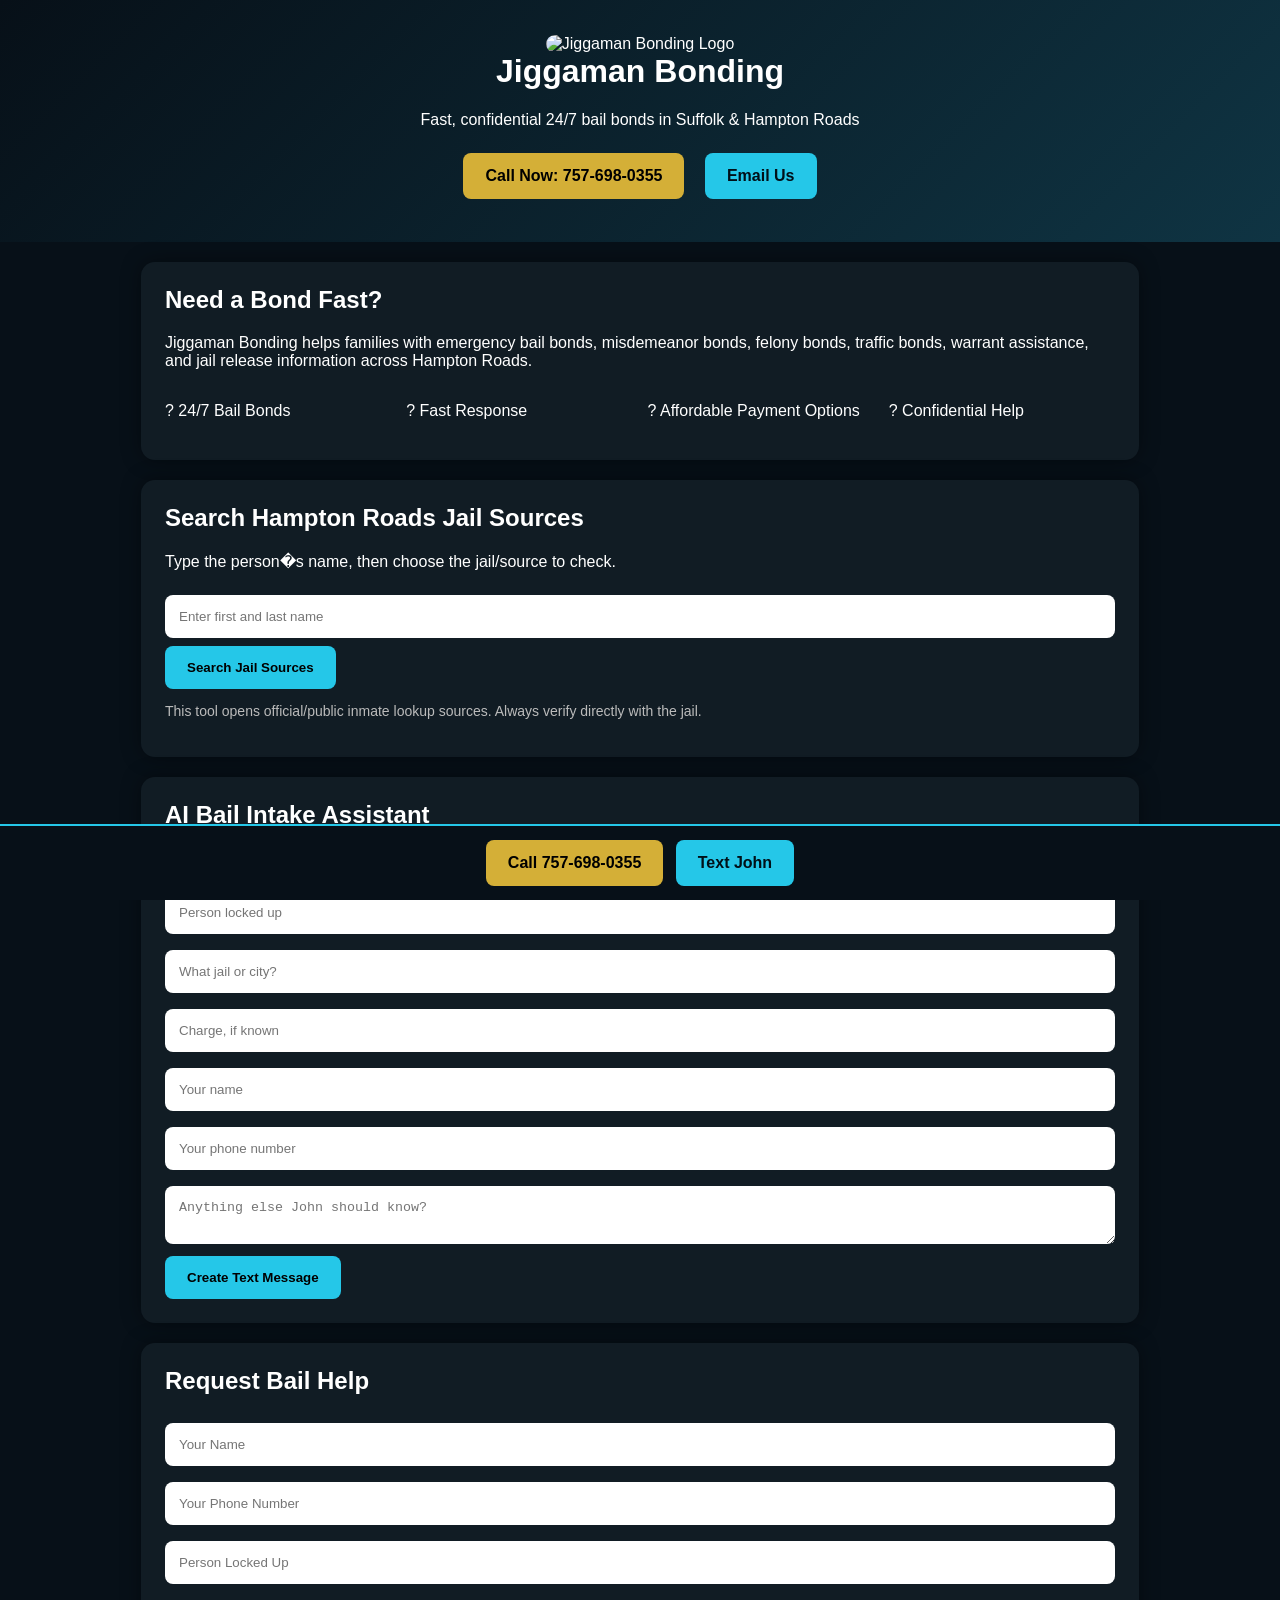
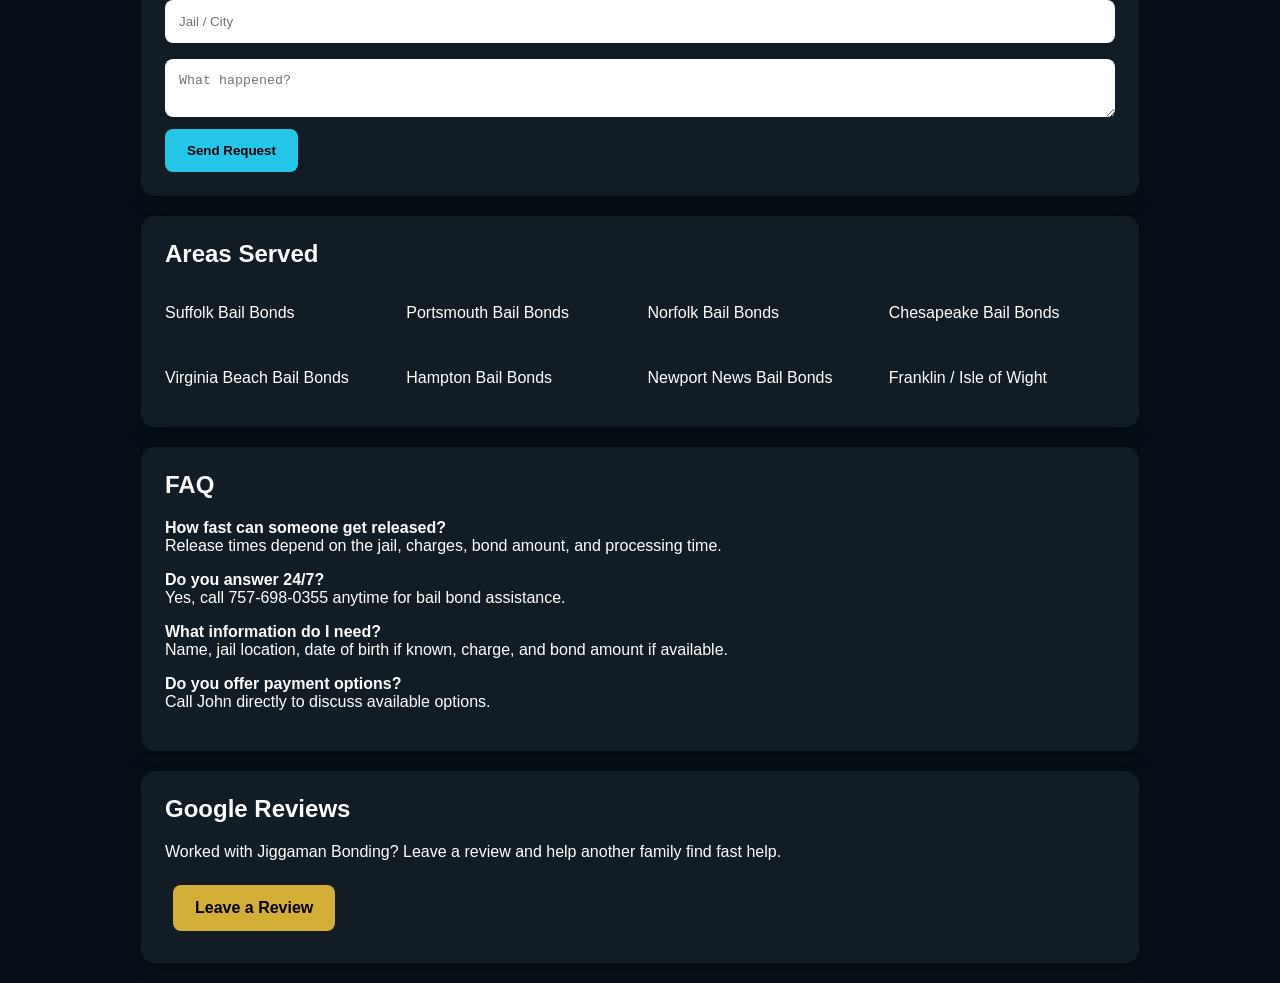
==== index.html @ eb7297e7 "Launch Jiggaman Bonding AI bail bonds website" ====
<!DOCTYPE html>
<html lang="en">
<head>
<meta charset="UTF-8">
<title>Jiggaman Bonding | 24/7 Bail Bonds in Hampton Roads</title>
<meta name="viewport" content="width=device-width, initial-scale=1">
<meta name="description" content="Jiggaman Bonding provides fast 24/7 bail bond services in Suffolk, Portsmouth, Norfolk, Chesapeake, Virginia Beach, Hampton, and Newport News. Call 757-698-0355.">
<style>
body{margin:0;font-family:Arial;background:#071018;color:white}
header{padding:35px 20px;text-align:center;background:linear-gradient(135deg,#071018,#0f3443)}
.logo{max-width:420px;width:100%;border-radius:14px}
.btn{display:inline-block;background:#25c7e8;color:#001018;padding:14px 22px;margin:8px;border-radius:8px;text-decoration:none;font-weight:bold}
.gold{background:#d4af37;color:#000}
.card{background:#111c24;margin:20px auto;padding:24px;border-radius:14px;max-width:950px;box-shadow:0 0 20px #0006}
input,textarea,select{width:100%;padding:14px;margin:8px 0;border-radius:8px;border:0;box-sizing:border-box}
button{background:#25c7e8;border:0;padding:14px 22px;border-radius:8px;font-weight:bold;cursor:pointer}
h1,h2{margin-top:0}
.grid{display:grid;grid-template-columns:repeat(auto-fit,minmax(220px,1fr));gap:15px}
.small{color:#bbb;font-size:14px}
.sticky{position:fixed;bottom:0;left:0;right:0;background:#071018;padding:10px;text-align:center;z-index:999;border-top:2px solid #25c7e8}
.sticky a{margin:4px}
a{color:#25c7e8}
</style>
</head>
<body>

<header>
<img src="logo.jpg" class="logo" alt="Jiggaman Bonding Logo">
<h1>Jiggaman Bonding</h1>
<p>Fast, confidential 24/7 bail bonds in Suffolk & Hampton Roads</p>
<a class="btn gold" href="tel:7576980355">Call Now: 757-698-0355</a>
<a class="btn" href="mailto:jiggamanbonding@gmail.com">Email Us</a>
</header>

<div class="card">
<h2>Need a Bond Fast?</h2>
<p>Jiggaman Bonding helps families with emergency bail bonds, misdemeanor bonds, felony bonds, traffic bonds, warrant assistance, and jail release information across Hampton Roads.</p>
<div class="grid">
<p>? 24/7 Bail Bonds</p>
<p>? Fast Response</p>
<p>? Affordable Payment Options</p>
<p>? Confidential Help</p>
</div>
</div>

<div class="card">
<h2>Search Hampton Roads Jail Sources</h2>
<p>Type the person�s name, then choose the jail/source to check.</p>
<input id="searchName" placeholder="Enter first and last name">
<button onclick="searchJails()">Search Jail Sources</button>
<div id="jailResults"></div>
<p class="small">This tool opens official/public inmate lookup sources. Always verify directly with the jail.</p>
</div>

<div class="card">
<h2>AI Bail Intake Assistant</h2>
<p>Answer a few quick questions before calling so John knows how to help faster.</p>
<input id="defendant" placeholder="Person locked up">
<input id="jail" placeholder="What jail or city?">
<input id="charge" placeholder="Charge, if known">
<input id="caller" placeholder="Your name">
<input id="phone" placeholder="Your phone number">
<textarea id="notes" placeholder="Anything else John should know?"></textarea>
<button onclick="buildText()">Create Text Message</button>
<div id="textOutput"></div>
</div>

<div class="card">
<h2>Request Bail Help</h2>
<form action="mailto:jiggamanbonding@gmail.com" method="POST" enctype="text/plain">
<input name="Name" placeholder="Your Name" required>
<input name="Phone" placeholder="Your Phone Number" required>
<input name="Person Locked Up" placeholder="Person Locked Up">
<input name="Jail or City" placeholder="Jail / City">
<textarea name="Message" placeholder="What happened?"></textarea>
<button type="submit">Send Request</button>
</form>
</div>

<div class="card">
<h2>Areas Served</h2>
<div class="grid">
<p>Suffolk Bail Bonds</p>
<p>Portsmouth Bail Bonds</p>
<p>Norfolk Bail Bonds</p>
<p>Chesapeake Bail Bonds</p>
<p>Virginia Beach Bail Bonds</p>
<p>Hampton Bail Bonds</p>
<p>Newport News Bail Bonds</p>
<p>Franklin / Isle of Wight</p>
</div>
</div>

<div class="card">
<h2>FAQ</h2>
<p><b>How fast can someone get released?</b><br>Release times depend on the jail, charges, bond amount, and processing time.</p>
<p><b>Do you answer 24/7?</b><br>Yes, call 757-698-0355 anytime for bail bond assistance.</p>
<p><b>What information do I need?</b><br>Name, jail location, date of birth if known, charge, and bond amount if available.</p>
<p><b>Do you offer payment options?</b><br>Call John directly to discuss available options.</p>
</div>

<div class="card">
<h2>Google Reviews</h2>
<p>Worked with Jiggaman Bonding? Leave a review and help another family find fast help.</p>
<a class="btn gold" href="#">Leave a Review</a>
</div>

<script>
function searchJails(){
let n=document.getElementById('searchName').value.trim();
if(!n){alert('Enter a name first');return;}
let sources=[
['Western Tidewater Regional Jail','https://wtrj.org/inmate-lookup/'],
['Virginia DOC Locator','https://vadoc.virginia.gov/general-public/inmate-and-supervisee-locator/'],
['VINE Virginia','https://vinelink.vineapps.com/state/VA'],
['Virginia Peninsula Regional Jail','https://www.vprj.net/'],
['Norfolk Sheriff','https://www.norfolk-sheriff.com/'],
['Chesapeake Sheriff','https://chesapeakesheriff.com/'],
['Portsmouth Sheriff','https://www.portsmouthva.gov/331/Sheriffs-Office']
];
document.getElementById('jailResults').innerHTML=sources.map(s=>`<p><a class="btn" target="_blank" href="${s[1]}">${s[0]}</a></p>`).join('');
}

function buildText(){
let msg=`Need bail help.%0A%0APerson locked up: ${defendant.value}%0AJail/City: ${jail.value}%0ACharge: ${charge.value}%0ACaller: ${caller.value}%0APhone: ${phone.value}%0ANotes: ${notes.value}`;
document.getElementById('textOutput').innerHTML=`<p><b>Text John now:</b></p><a class="btn gold" href="sms:7576980355?body=${msg}">Send Text to John</a>`;
}
</script>

<div class="sticky">
<a class="btn gold" href="tel:7576980355">Call 757-698-0355</a>
<a class="btn" href="sms:7576980355">Text John</a>
</div>

</body>
</html>
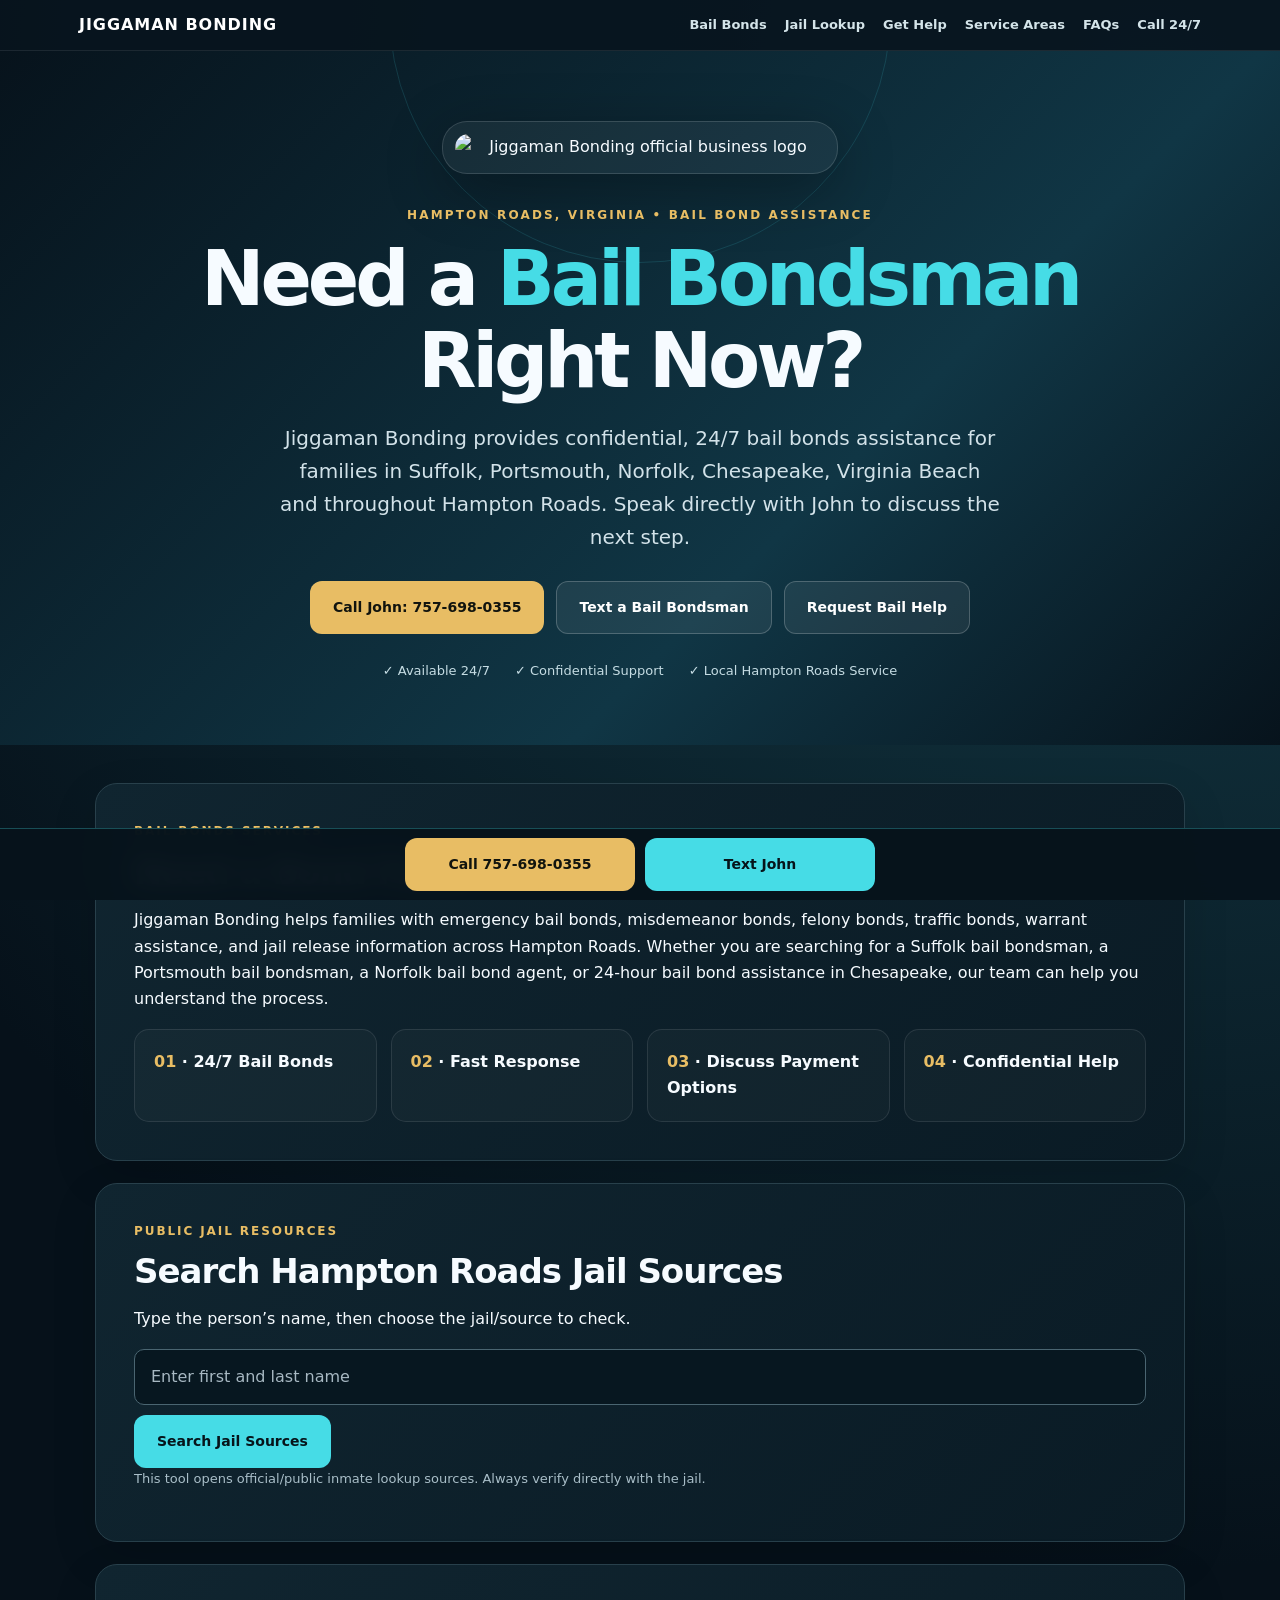
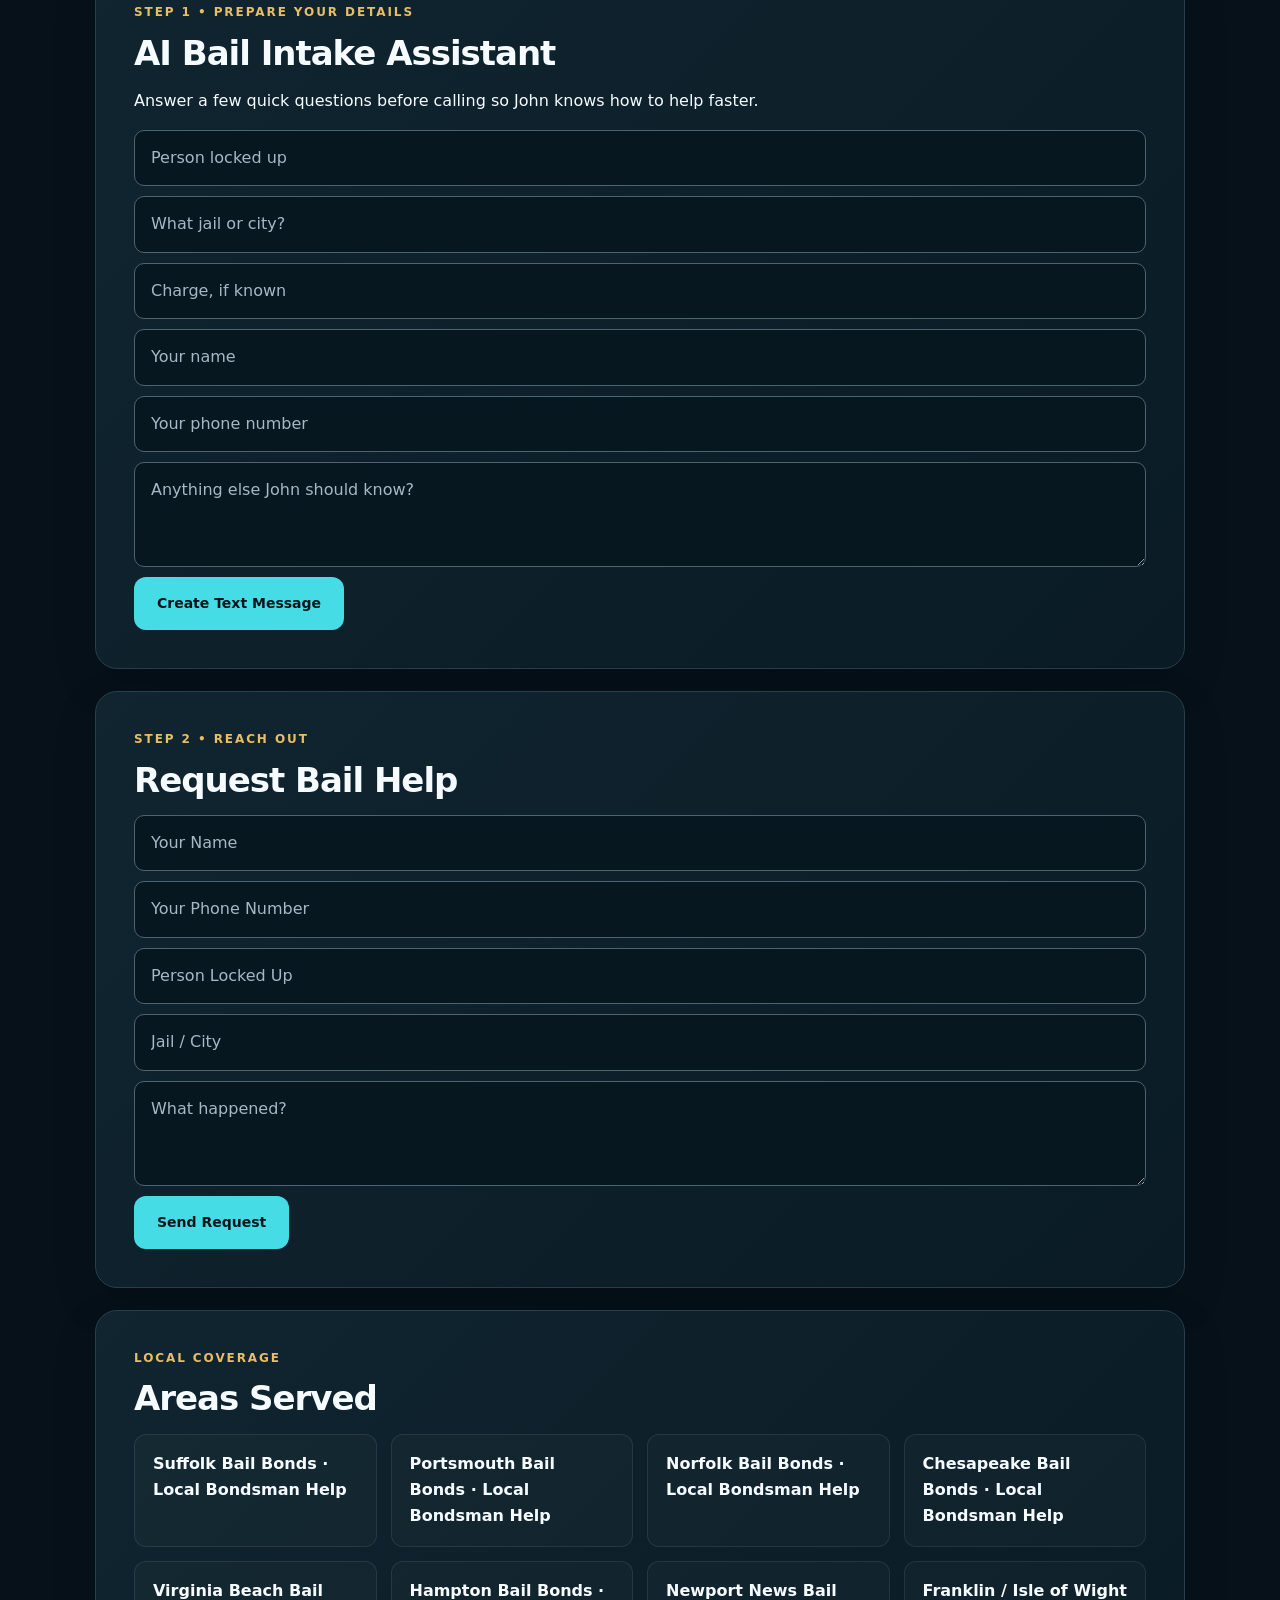
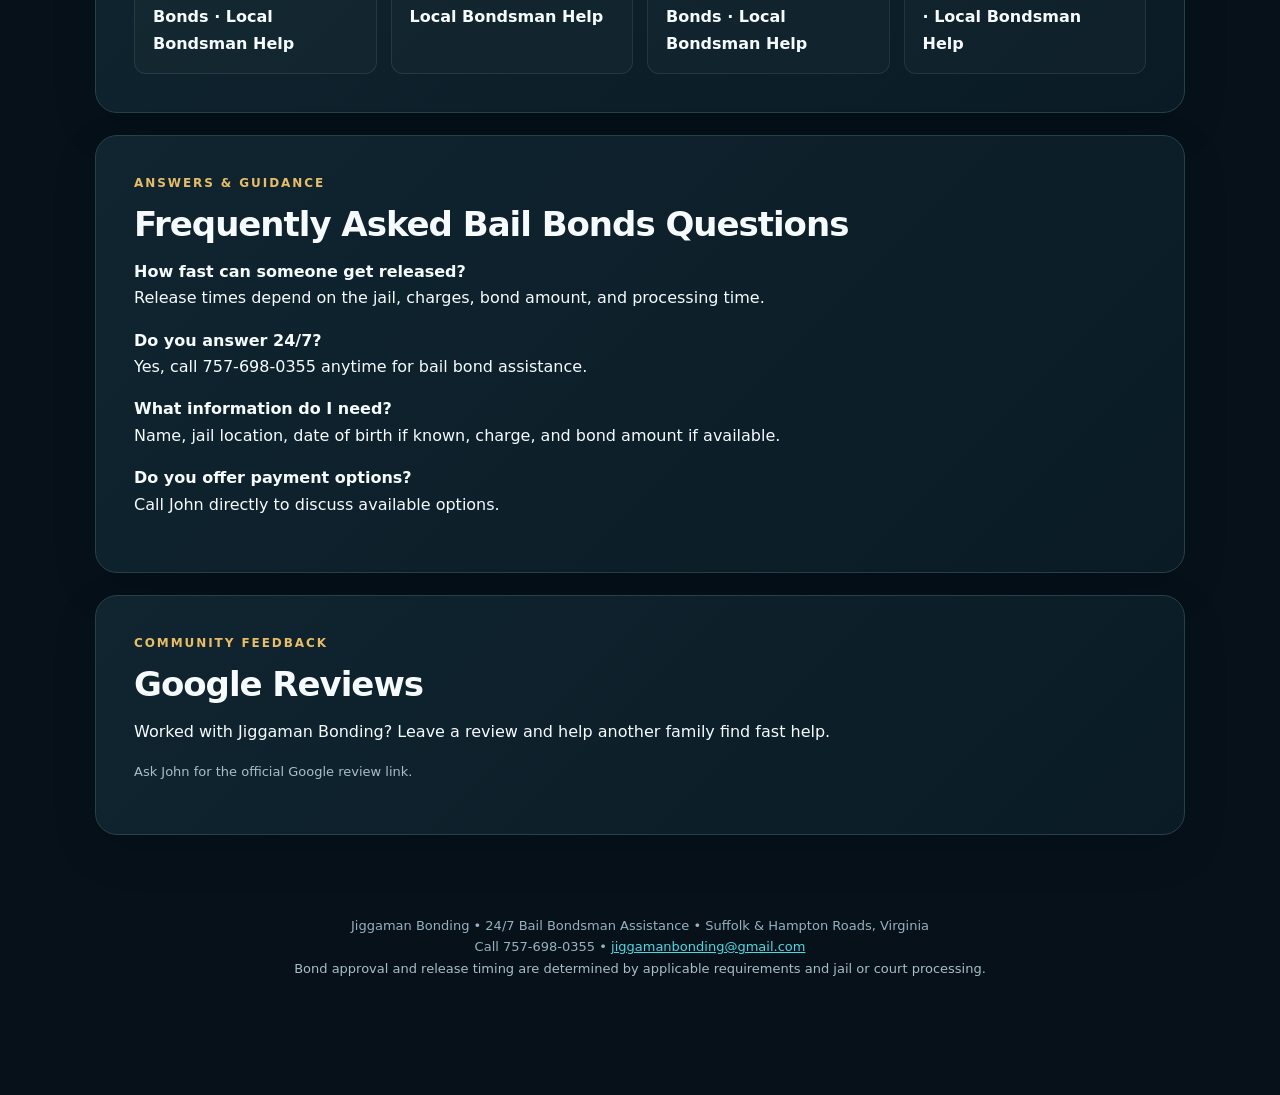
==== commit 8168168e: "Modernize Jiggaman Bonding landing page, local SEO and mobile experience" ====
--- a/index.html
+++ b/index.html
@@ -1,59 +1,67 @@
 <!DOCTYPE html>
 <html lang="en">
 <head>
+<!-- Google Tag Manager -->
+<script>
+(function(w,d,s,l,i){w[l]=w[l]||[];w[l].push({'gtm.start':
+new Date().getTime(),event:'gtm.js'});var f=d.getElementsByTagName(s)[0],
+j=d.createElement(s),dl=l!='dataLayer'?'&l='+l:'';j.async=true;j.src=
+'https://www.googletagmanager.com/gtm.js?id='+i+dl;f.parentNode.insertBefore(j,f);
+})(window,document,'script','dataLayer','GTM-T6KTLFGG');
+</script>
+<!-- End Google Tag Manager -->
 <meta charset="UTF-8">
-<title>Jiggaman Bonding | 24/7 Bail Bonds in Hampton Roads</title>
+<title>Jiggaman Bonding | 24/7 Bail Bondsman & Bail Bonds in Hampton Roads, VA</title>
 <meta name="viewport" content="width=device-width, initial-scale=1">
-<meta name="description" content="Jiggaman Bonding provides fast 24/7 bail bond services in Suffolk, Portsmouth, Norfolk, Chesapeake, Virginia Beach, Hampton, and Newport News. Call 757-698-0355.">
+<meta name="description" content="Need a 24/7 bail bondsman in Hampton Roads, Virginia? Contact Jiggaman Bonding for confidential bail bond assistance in Suffolk, Portsmouth, Norfolk, Chesapeake, Virginia Beach, Hampton, Newport News and nearby communities. Call 757-698-0355.">
+<meta name="theme-color" content="#07131c">
+<meta property="og:type" content="website">
+<meta property="og:title" content="Jiggaman Bonding | Hampton Roads 24/7 Bail Bondsman">
+<meta property="og:description" content="Confidential 24/7 bail bonds assistance in Suffolk, Portsmouth, Norfolk, Chesapeake and Hampton Roads. Call 757-698-0355.">
+<meta property="og:image" content="logo.jpg">
+<script type="application/ld+json">{"@context":"https://schema.org","@type":"LocalBusiness","name":"Jiggaman Bonding","description":"24/7 bail bonds and bondsman assistance in Hampton Roads, Virginia.","telephone":"+1-757-698-0355","email":"jiggamanbonding@gmail.com","areaServed":[{"@type":"City","name":"Suffolk, VA"},{"@type":"City","name":"Portsmouth, VA"},{"@type":"City","name":"Norfolk, VA"},{"@type":"City","name":"Chesapeake, VA"},{"@type":"City","name":"Virginia Beach, VA"},{"@type":"City","name":"Hampton, VA"},{"@type":"City","name":"Newport News, VA"}]}</script>
 <style>
-body{margin:0;font-family:Arial;background:#071018;color:white}
-header{padding:35px 20px;text-align:center;background:linear-gradient(135deg,#071018,#0f3443)}
-.logo{max-width:420px;width:100%;border-radius:14px}
-.btn{display:inline-block;background:#25c7e8;color:#001018;padding:14px 22px;margin:8px;border-radius:8px;text-decoration:none;font-weight:bold}
-.gold{background:#d4af37;color:#000}
-.card{background:#111c24;margin:20px auto;padding:24px;border-radius:14px;max-width:950px;box-shadow:0 0 20px #0006}
-input,textarea,select{width:100%;padding:14px;margin:8px 0;border-radius:8px;border:0;box-sizing:border-box}
-button{background:#25c7e8;border:0;padding:14px 22px;border-radius:8px;font-weight:bold;cursor:pointer}
-h1,h2{margin-top:0}
-.grid{display:grid;grid-template-columns:repeat(auto-fit,minmax(220px,1fr));gap:15px}
-.small{color:#bbb;font-size:14px}
-.sticky{position:fixed;bottom:0;left:0;right:0;background:#071018;padding:10px;text-align:center;z-index:999;border-top:2px solid #25c7e8}
-.sticky a{margin:4px}
-a{color:#25c7e8}
+:root{color-scheme:dark;--bg:#06111a;--surface:#0d202b;--stroke:#28404b;--teal:#46dce6;--gold:#e8bd64;--muted:#a9bec8}
+*{box-sizing:border-box}html{scroll-behavior:smooth}body{margin:0;font-family:Inter,ui-sans-serif,system-ui,-apple-system,Segoe UI,sans-serif;background:radial-gradient(circle at 90% 2%,#153f4b 0,transparent 34%),var(--bg);color:#f6fbff;line-height:1.65;padding-bottom:86px}
+a{color:var(--teal)}a:focus-visible,button:focus-visible,input:focus-visible,textarea:focus-visible{outline:3px solid var(--gold);outline-offset:3px}
+.site-nav{position:relative;z-index:5;background:#07131de8;border-bottom:1px solid #ffffff16}.nav-inner{max-width:1170px;margin:auto;padding:12px 24px;display:flex;align-items:center;justify-content:space-between;gap:18px;flex-wrap:wrap}.wordmark{font-weight:900;letter-spacing:.06em;color:white;text-decoration:none}.nav-links{display:flex;gap:18px;flex-wrap:wrap;align-items:center;font-size:13px;font-weight:750}.nav-links a{text-decoration:none;color:#d4e4e9}.nav-links a:hover{color:var(--teal)}
+header{padding:70px 24px 64px;text-align:center;position:relative;overflow:hidden;background:linear-gradient(135deg,#07131c,#103645 64%,#07131c)}header:before{content:"";position:absolute;width:500px;height:500px;border:1px solid #46dce625;border-radius:50%;top:-290px;left:50%;transform:translateX(-50%);pointer-events:none}.hero-inner{max-width:1010px;margin:auto;position:relative}.logo-frame{display:inline-flex;align-items:center;justify-content:center;padding:12px;margin-bottom:20px;background:#ffffff0d;border:1px solid #ffffff24;border-radius:25px;box-shadow:0 15px 60px #0005}.logo{display:block;width:min(370px,76vw);max-height:225px;object-fit:contain;border-radius:14px}.eyebrow{color:var(--gold);font-weight:850;text-transform:uppercase;letter-spacing:.18em;font-size:12px;margin:12px 0}.hero-title{font-size:clamp(38px,7vw,76px);line-height:1.08;letter-spacing:-.055em;margin:12px auto 20px;max-width:900px}.hero-title span{color:var(--teal)}.hero-copy{font-size:clamp(16px,2.2vw,20px);max-width:720px;margin:0 auto 27px;color:#d2e2e9}.hero-actions{display:flex;justify-content:center;flex-wrap:wrap;gap:12px}.hero-meta{display:flex;justify-content:center;flex-wrap:wrap;gap:12px 25px;color:#c5dce3;font-size:13px;margin-top:26px}
+.btn,button{display:inline-flex;align-items:center;justify-content:center;gap:8px;background:var(--teal);color:#06141a;border:1px solid transparent;padding:14px 22px;border-radius:12px;text-decoration:none;font:inherit;font-size:14px;font-weight:850;cursor:pointer;transition:transform .2s,box-shadow .2s,background .2s}.btn:hover,button:hover{transform:translateY(-2px);box-shadow:0 10px 24px #0004}.btn.gold,.gold{background:var(--gold);color:#11140e}.btn.secondary{background:#ffffff12;color:white;border-color:#ffffff35}
+main{max-width:1130px;margin:0 auto;padding:38px 20px}.card{background:linear-gradient(135deg,#102530,#0a1b25);border:1px solid var(--stroke);padding:clamp(23px,4vw,38px);margin:0 0 22px;border-radius:22px;box-shadow:0 16px 45px #0002}h1,h2,h3{line-height:1.18;letter-spacing:-.03em}h2{font-size:clamp(24px,3vw,34px);margin:0 0 15px}h3{margin:0 0 8px}p{margin-top:0}.lead{font-size:17px;color:#bcd1db;max-width:850px}.grid{display:grid;grid-template-columns:repeat(auto-fit,minmax(min(100%,205px),1fr));gap:14px}.feature{padding:19px;border:1px solid #ffffff19;border-radius:15px;background:#ffffff07;font-weight:700}.feature strong{color:var(--gold)}.area{padding:16px 18px;border:1px solid #ffffff16;border-radius:12px;background:#ffffff06;font-weight:700}.small{color:var(--muted);font-size:13px}.step-label{font-size:12px;font-weight:900;text-transform:uppercase;letter-spacing:.16em;color:var(--gold);margin-bottom:10px}
+input,textarea,select{display:block;width:100%;padding:14px 16px;margin:10px 0;border-radius:10px;border:1px solid #4a6571;box-sizing:border-box;background:#071720;color:#fff;font:inherit}input::placeholder,textarea::placeholder{color:#a7b8c2}textarea{min-height:105px;resize:vertical}.input-row{display:grid;grid-template-columns:repeat(auto-fit,minmax(min(100%,230px),1fr));gap:0 14px}.faq-item{padding:16px 0;border-bottom:1px solid #ffffff16}.faq-item:last-child{border:0}.faq-item p{margin:7px 0 0;color:#bcd1db}
+.sticky{position:fixed;bottom:0;left:0;right:0;background:#07131cf5;padding:9px 14px;text-align:center;z-index:999;border-top:1px solid #46dce64b;backdrop-filter:blur(12px);display:flex;justify-content:center;gap:10px}.sticky .btn{margin:0;flex:0 1 230px}.footer{text-align:center;color:#97b2be;padding:20px 22px 30px;font-size:13px}
+@media(max-width:600px){.nav-inner{justify-content:center}.nav-links{justify-content:center;gap:10px 15px}.nav-links a{font-size:12px}header{padding:38px 18px 42px}.hero-title{font-size:clamp(35px,10vw,52px)}.hero-actions .btn{width:100%}.hero-meta{gap:6px 14px}.card{border-radius:17px}main{padding:18px 12px}.sticky .btn{padding:12px 10px;font-size:12px}}
+@media(prefers-reduced-motion:reduce){html{scroll-behavior:auto}.btn,button{transition:none}}
 </style>
 </head>
 <body>
+<!-- Google Tag Manager (noscript) -->
+<noscript><iframe src="https://www.googletagmanager.com/ns.html?id=GTM-T6KTLFGG"
+height="0" width="0" style="display:none;visibility:hidden"></iframe></noscript>
+<!-- End Google Tag Manager (noscript) -->
 
-<header>
-<img src="logo.jpg" class="logo" alt="Jiggaman Bonding Logo">
-<h1>Jiggaman Bonding</h1>
-<p>Fast, confidential 24/7 bail bonds in Suffolk & Hampton Roads</p>
-<a class="btn gold" href="tel:7576980355">Call Now: 757-698-0355</a>
-<a class="btn" href="mailto:jiggamanbonding@gmail.com">Email Us</a>
-</header>
+<nav class="site-nav" aria-label="Main navigation"><div class="nav-inner"><a class="wordmark" href="#top">JIGGAMAN BONDING</a><div class="nav-links"><a href="#services">Bail Bonds</a><a href="#lookup">Jail Lookup</a><a href="#intake">Get Help</a><a href="#areas">Service Areas</a><a href="#faq">FAQs</a><a href="tel:7576980355">Call 24/7</a></div></div></nav>
+<header id="top"><div class="hero-inner"><div class="logo-frame"><img src="logo.jpg" class="logo" alt="Jiggaman Bonding official business logo"></div><p class="eyebrow">Hampton Roads, Virginia • Bail Bond Assistance</p><h1 class="hero-title">Need a <span>Bail Bondsman</span> Right Now?</h1><p class="hero-copy">Jiggaman Bonding provides confidential, 24/7 bail bonds assistance for families in Suffolk, Portsmouth, Norfolk, Chesapeake, Virginia Beach and throughout Hampton Roads. Speak directly with John to discuss the next step.</p><div class="hero-actions"><a class="btn gold" href="tel:7576980355">Call John: 757-698-0355</a><a class="btn secondary" href="sms:7576980355">Text a Bail Bondsman</a><a class="btn secondary" href="#intake">Request Bail Help</a></div><div class="hero-meta"><span>✓ Available 24/7</span><span>✓ Confidential Support</span><span>✓ Local Hampton Roads Service</span></div></div></header><main>
 
-<div class="card">
-<h2>Need a Bond Fast?</h2>
-<p>Jiggaman Bonding helps families with emergency bail bonds, misdemeanor bonds, felony bonds, traffic bonds, warrant assistance, and jail release information across Hampton Roads.</p>
+<section class="card" id="services"><p class="step-label">Bail Bonds Services</p><h2>Need a Bond Fast?</h2>
+<p>Jiggaman Bonding helps families with emergency bail bonds, misdemeanor bonds, felony bonds, traffic bonds, warrant assistance, and jail release information across Hampton Roads. Whether you are searching for a Suffolk bail bondsman, a Portsmouth bail bondsman, a Norfolk bail bond agent, or 24-hour bail bond assistance in Chesapeake, our team can help you understand the process.</p>
 <div class="grid">
-<p>? 24/7 Bail Bonds</p>
-<p>? Fast Response</p>
-<p>? Affordable Payment Options</p>
-<p>? Confidential Help</p>
+<div class="feature"><strong>01</strong> · 24/7 Bail Bonds</div>
+<div class="feature"><strong>02</strong> · Fast Response</div>
+<div class="feature"><strong>03</strong> · Discuss Payment Options</div>
+<div class="feature"><strong>04</strong> · Confidential Help</div>
 </div>
-</div>
+</section>
 
-<div class="card">
-<h2>Search Hampton Roads Jail Sources</h2>
-<p>Type the person�s name, then choose the jail/source to check.</p>
+<section class="card" id="lookup"><p class="step-label">Public Jail Resources</p><h2>Search Hampton Roads Jail Sources</h2>
+<p>Type the person’s name, then choose the jail/source to check.</p>
 <input id="searchName" placeholder="Enter first and last name">
 <button onclick="searchJails()">Search Jail Sources</button>
 <div id="jailResults"></div>
 <p class="small">This tool opens official/public inmate lookup sources. Always verify directly with the jail.</p>
-</div>
+</section>
 
-<div class="card">
-<h2>AI Bail Intake Assistant</h2>
+<section class="card" id="intake"><p class="step-label">Step 1 • Prepare Your Details</p><h2>AI Bail Intake Assistant</h2>
 <p>Answer a few quick questions before calling so John knows how to help faster.</p>
 <input id="defendant" placeholder="Person locked up">
 <input id="jail" placeholder="What jail or city?">
@@ -63,10 +71,9 @@
 <textarea id="notes" placeholder="Anything else John should know?"></textarea>
 <button onclick="buildText()">Create Text Message</button>
 <div id="textOutput"></div>
-</div>
+</section>
 
-<div class="card">
-<h2>Request Bail Help</h2>
+<section class="card" id="contact"><p class="step-label">Step 2 • Reach Out</p><h2>Request Bail Help</h2>
 <form action="mailto:jiggamanbonding@gmail.com" method="POST" enctype="text/plain">
 <input name="Name" placeholder="Your Name" required>
 <input name="Phone" placeholder="Your Phone Number" required>
@@ -75,35 +82,32 @@
 <textarea name="Message" placeholder="What happened?"></textarea>
 <button type="submit">Send Request</button>
 </form>
+</section>
+
+<section class="card" id="areas"><p class="step-label">Local Coverage</p><h2>Areas Served</h2>
+<div class="grid">
+<div class="area">Suffolk Bail Bonds · Local Bondsman Help</div>
+<div class="area">Portsmouth Bail Bonds · Local Bondsman Help</div>
+<div class="area">Norfolk Bail Bonds · Local Bondsman Help</div>
+<div class="area">Chesapeake Bail Bonds · Local Bondsman Help</div>
+<div class="area">Virginia Beach Bail Bonds · Local Bondsman Help</div>
+<div class="area">Hampton Bail Bonds · Local Bondsman Help</div>
+<div class="area">Newport News Bail Bonds · Local Bondsman Help</div>
+<div class="area">Franklin / Isle of Wight · Local Bondsman Help</div>
 </div>
+</section>
 
-<div class="card">
-<h2>Areas Served</h2>
-<div class="grid">
-<p>Suffolk Bail Bonds</p>
-<p>Portsmouth Bail Bonds</p>
-<p>Norfolk Bail Bonds</p>
-<p>Chesapeake Bail Bonds</p>
-<p>Virginia Beach Bail Bonds</p>
-<p>Hampton Bail Bonds</p>
-<p>Newport News Bail Bonds</p>
-<p>Franklin / Isle of Wight</p>
-</div>
-</div>
-
-<div class="card">
-<h2>FAQ</h2>
+<section class="card" id="faq"><p class="step-label">Answers & Guidance</p><h2>Frequently Asked Bail Bonds Questions</h2>
 <p><b>How fast can someone get released?</b><br>Release times depend on the jail, charges, bond amount, and processing time.</p>
 <p><b>Do you answer 24/7?</b><br>Yes, call 757-698-0355 anytime for bail bond assistance.</p>
 <p><b>What information do I need?</b><br>Name, jail location, date of birth if known, charge, and bond amount if available.</p>
 <p><b>Do you offer payment options?</b><br>Call John directly to discuss available options.</p>
-</div>
+</section>
 
-<div class="card">
-<h2>Google Reviews</h2>
+<section class="card" id="reviews"><p class="step-label">Community Feedback</p><h2>Google Reviews</h2>
 <p>Worked with Jiggaman Bonding? Leave a review and help another family find fast help.</p>
-<a class="btn gold" href="#">Leave a Review</a>
-</div>
+<p class="small">Ask John for the official Google review link.</p>
+</section>
 
 <script>
 function searchJails(){
@@ -122,15 +126,16 @@
 }
 
 function buildText(){
-let msg=`Need bail help.%0A%0APerson locked up: ${defendant.value}%0AJail/City: ${jail.value}%0ACharge: ${charge.value}%0ACaller: ${caller.value}%0APhone: ${phone.value}%0ANotes: ${notes.value}`;
-document.getElementById('textOutput').innerHTML=`<p><b>Text John now:</b></p><a class="btn gold" href="sms:7576980355?body=${msg}">Send Text to John</a>`;
+let msg=`Need bail help.\n\nPerson locked up: ${defendant.value}\nJail/City: ${jail.value}\nCharge: ${charge.value}\nCaller: ${caller.value}\nPhone: ${phone.value}\nNotes: ${notes.value}`;
+document.getElementById('textOutput').innerHTML=`<p><b>Text John now:</b></p><a class="btn gold" href="sms:7576980355?body=${encodeURIComponent(msg)}">Send Text to John</a>`;
 }
 </script>
 
-<div class="sticky">
+</main><footer class="footer">Jiggaman Bonding • 24/7 Bail Bondsman Assistance • Suffolk & Hampton Roads, Virginia<br>Call 757-698-0355 • <a href="mailto:jiggamanbonding@gmail.com">jiggamanbonding@gmail.com</a><br><span class="small">Bond approval and release timing are determined by applicable requirements and jail or court processing.</span></footer><div class="sticky">
 <a class="btn gold" href="tel:7576980355">Call 757-698-0355</a>
 <a class="btn" href="sms:7576980355">Text John</a>
 </div>
 
 </body>
 </html>
+
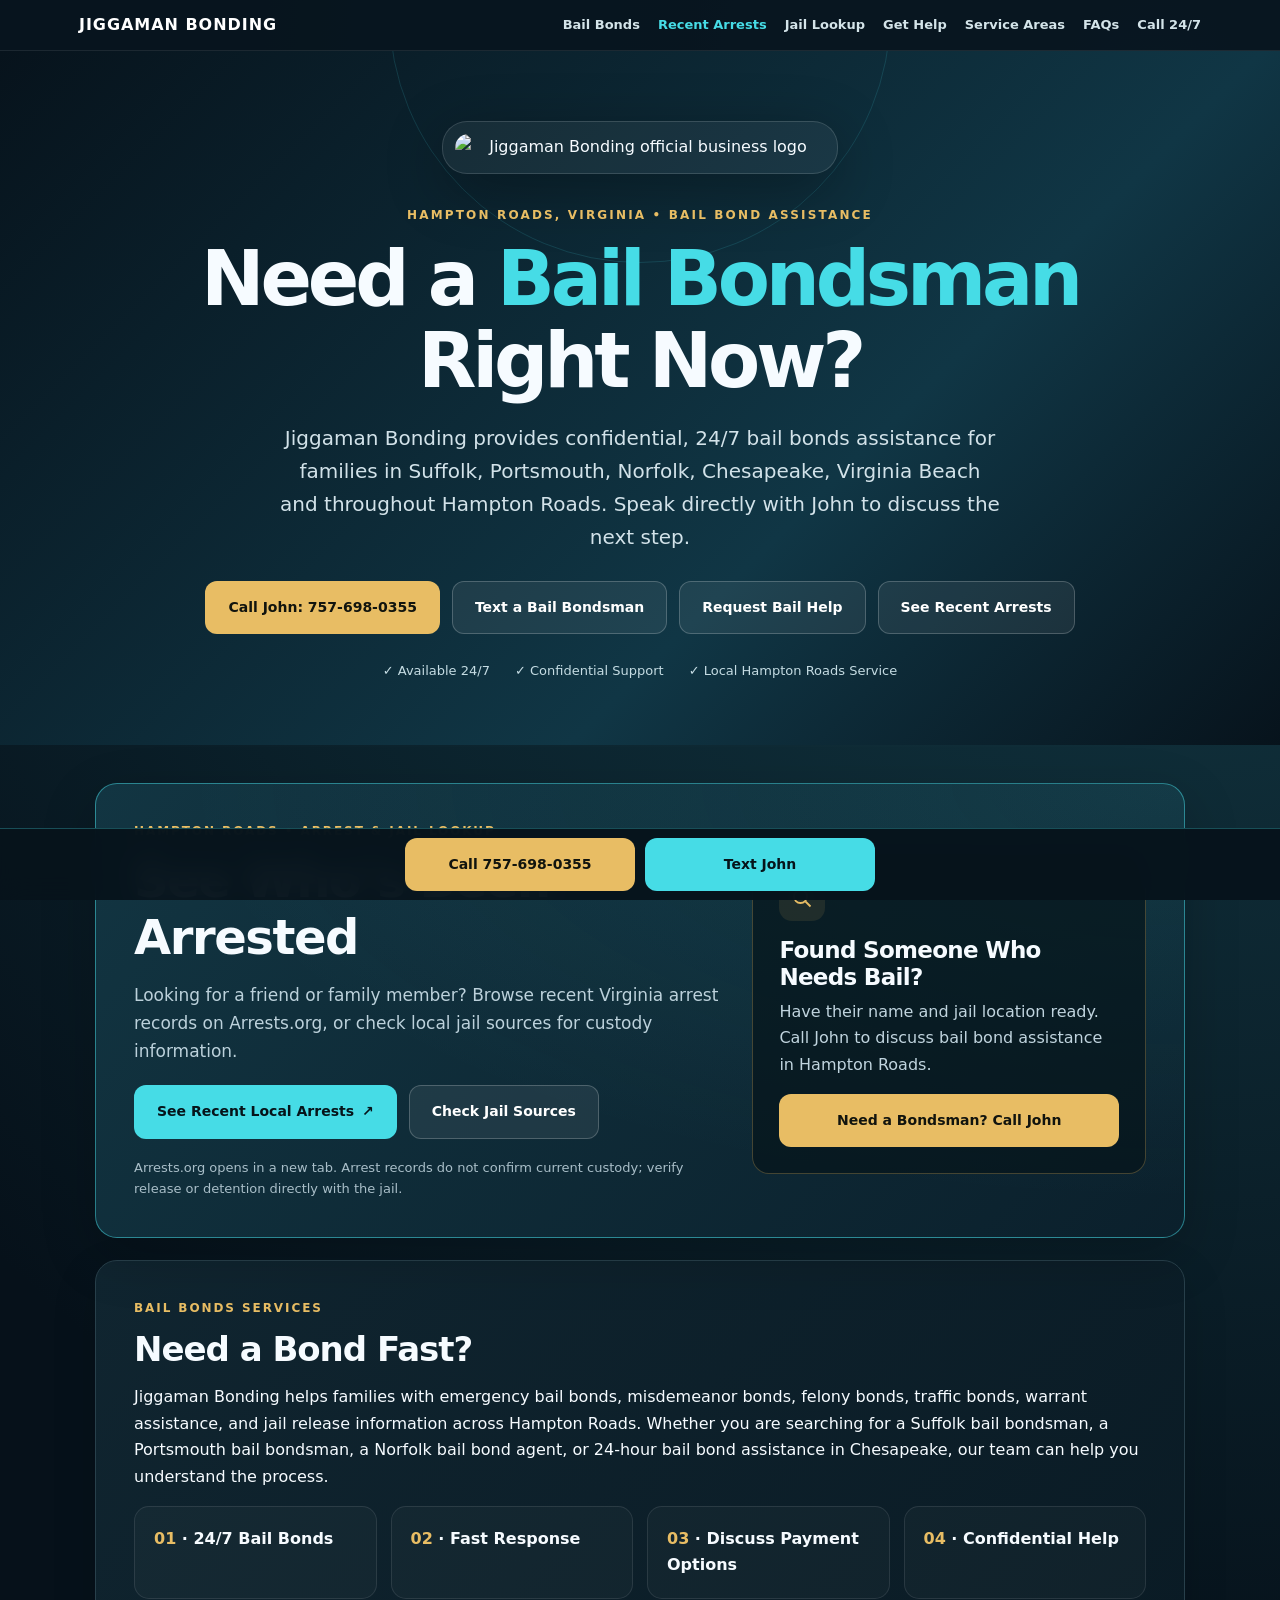
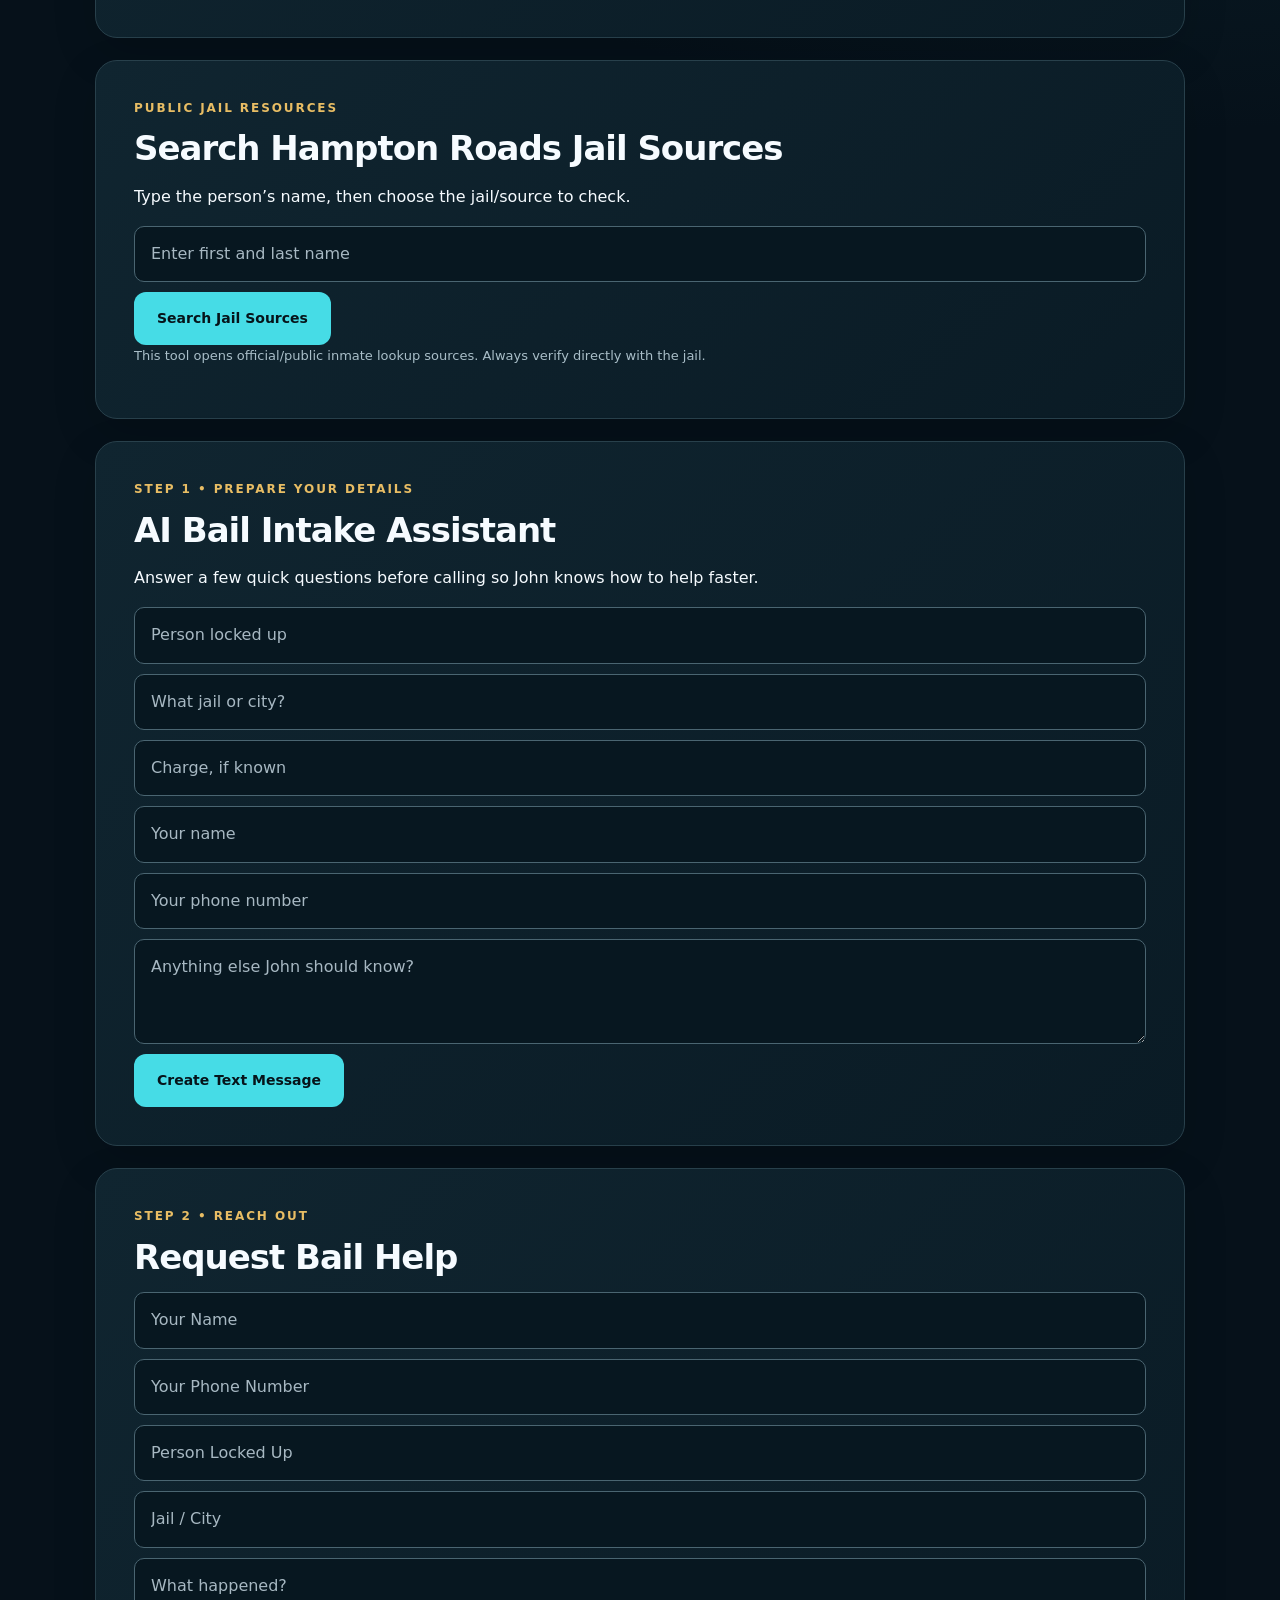
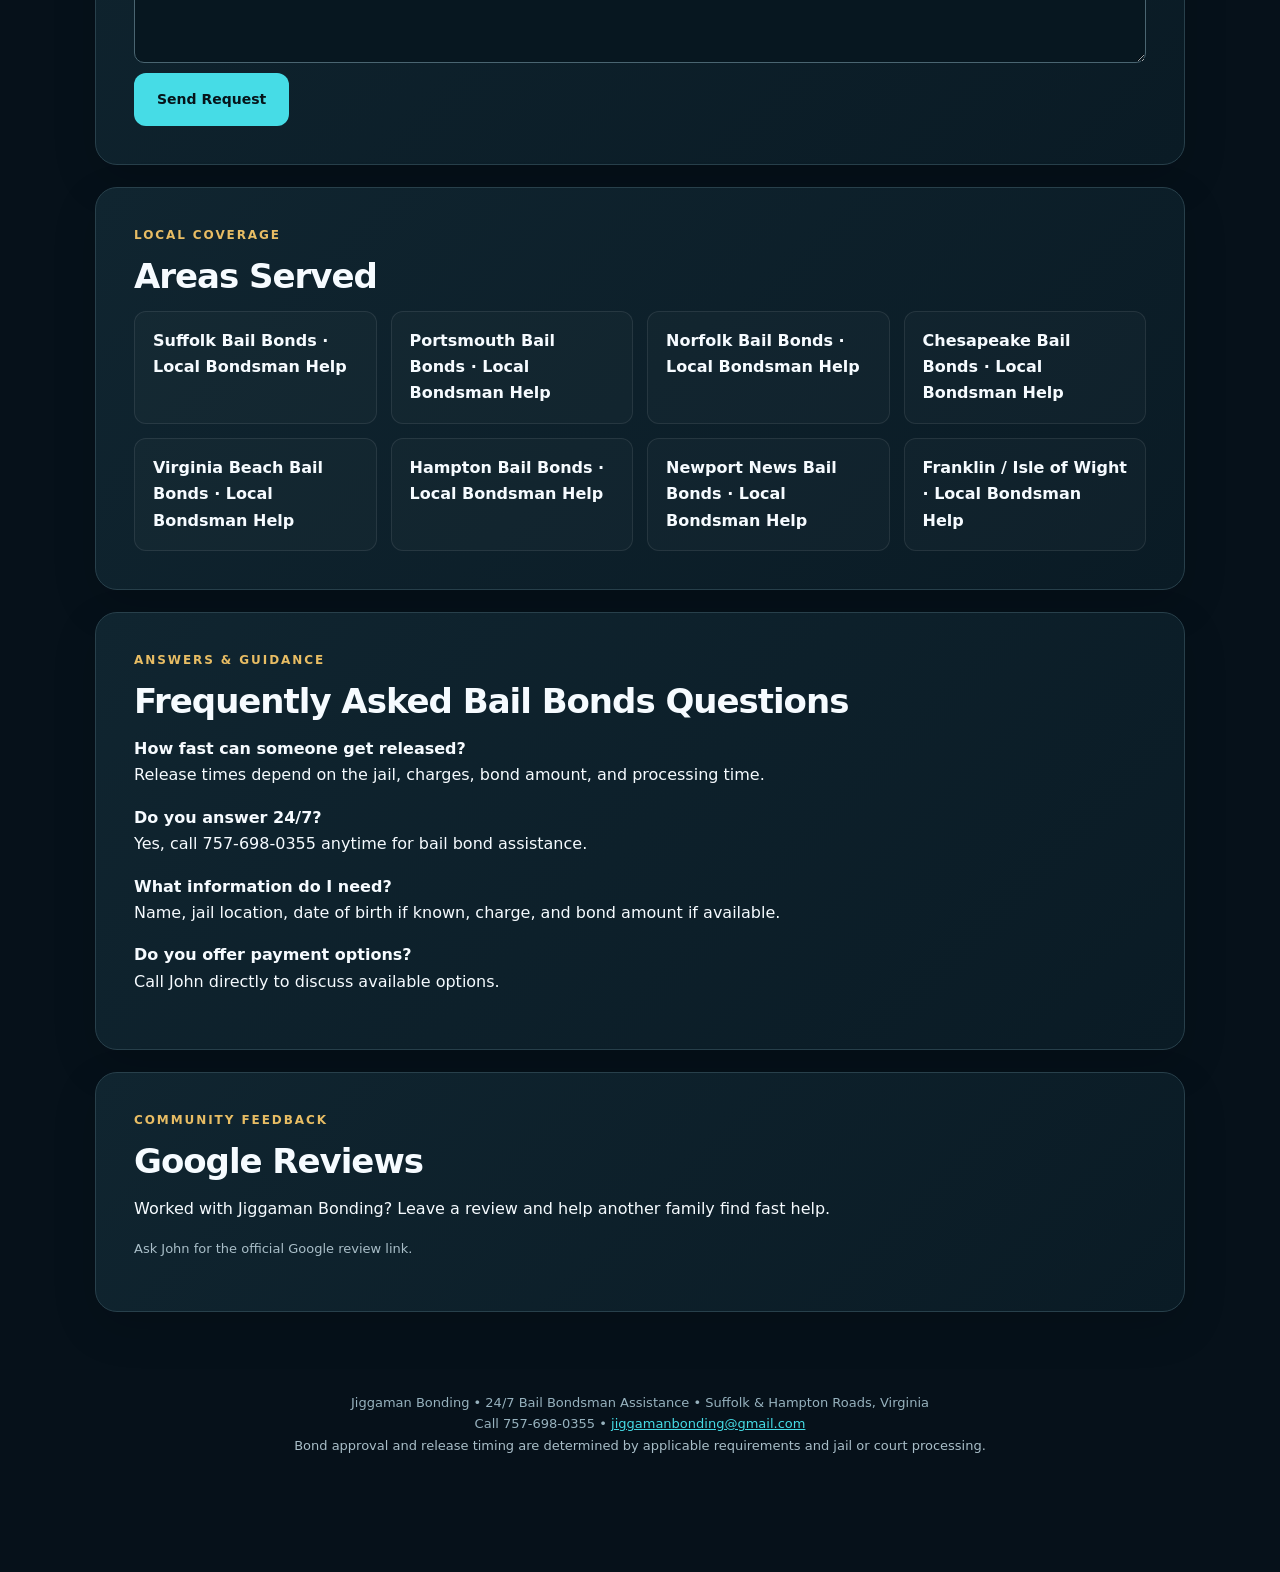
==== commit d0bc306c: "Feature recent arrest lookup prominently on the bonding homepage" ====
--- a/index.html
+++ b/index.html
@@ -32,6 +32,17 @@
 .sticky{position:fixed;bottom:0;left:0;right:0;background:#07131cf5;padding:9px 14px;text-align:center;z-index:999;border-top:1px solid #46dce64b;backdrop-filter:blur(12px);display:flex;justify-content:center;gap:10px}.sticky .btn{margin:0;flex:0 1 230px}.footer{text-align:center;color:#97b2be;padding:20px 22px 30px;font-size:13px}
 @media(max-width:600px){.nav-inner{justify-content:center}.nav-links{justify-content:center;gap:10px 15px}.nav-links a{font-size:12px}header{padding:38px 18px 42px}.hero-title{font-size:clamp(35px,10vw,52px)}.hero-actions .btn{width:100%}.hero-meta{gap:6px 14px}.card{border-radius:17px}main{padding:18px 12px}.sticky .btn{padding:12px 10px;font-size:12px}}
 @media(prefers-reduced-motion:reduce){html{scroll-behavior:auto}.btn,button{transition:none}}
+
+/* Prominent arrest lookup feature */
+.arrest-feature{display:grid;grid-template-columns:minmax(0,1.5fr) minmax(0,1fr);gap:28px;align-items:center;position:relative;overflow:hidden;border:1px solid #46dce680;background:radial-gradient(ellipse at top right,#46dce61c,transparent 65%),linear-gradient(135deg,#123542,#0b202c);box-shadow:0 18px 55px #0003}
+.arrest-feature h2{font-size:clamp(30px,4.5vw,48px);max-width:640px;margin-bottom:16px}
+.arrest-feature .lead{margin-bottom:20px}.arrest-feature .small{margin:18px 0 0}
+.arrest-actions{display:flex;flex-wrap:wrap;gap:12px}.arrest-actions .btn{min-height:52px}
+.arrest-help{padding:26px;border-radius:17px;border:1px solid #e8bd6445;background:#06151bb3}
+.arrest-help .lookup-symbol{display:inline-flex;width:46px;height:46px;align-items:center;justify-content:center;border-radius:13px;background:#e8bd641a;color:var(--gold);margin-bottom:16px}
+.arrest-help h3{font-size:23px}.arrest-help p{color:#c0d4de}.arrest-help .btn{width:100%}
+.nav-links a.arrest-nav{color:var(--teal)}
+@media(max-width:700px){.arrest-feature{grid-template-columns:minmax(0,1fr);gap:22px}.arrest-actions{flex-direction:column}.arrest-actions .btn{width:100%}.arrest-help{padding:22px}}
 </style>
 </head>
 <body>
@@ -40,8 +51,28 @@
 height="0" width="0" style="display:none;visibility:hidden"></iframe></noscript>
 <!-- End Google Tag Manager (noscript) -->
 
-<nav class="site-nav" aria-label="Main navigation"><div class="nav-inner"><a class="wordmark" href="#top">JIGGAMAN BONDING</a><div class="nav-links"><a href="#services">Bail Bonds</a><a href="#lookup">Jail Lookup</a><a href="#intake">Get Help</a><a href="#areas">Service Areas</a><a href="#faq">FAQs</a><a href="tel:7576980355">Call 24/7</a></div></div></nav>
-<header id="top"><div class="hero-inner"><div class="logo-frame"><img src="logo.jpg" class="logo" alt="Jiggaman Bonding official business logo"></div><p class="eyebrow">Hampton Roads, Virginia • Bail Bond Assistance</p><h1 class="hero-title">Need a <span>Bail Bondsman</span> Right Now?</h1><p class="hero-copy">Jiggaman Bonding provides confidential, 24/7 bail bonds assistance for families in Suffolk, Portsmouth, Norfolk, Chesapeake, Virginia Beach and throughout Hampton Roads. Speak directly with John to discuss the next step.</p><div class="hero-actions"><a class="btn gold" href="tel:7576980355">Call John: 757-698-0355</a><a class="btn secondary" href="sms:7576980355">Text a Bail Bondsman</a><a class="btn secondary" href="#intake">Request Bail Help</a></div><div class="hero-meta"><span>✓ Available 24/7</span><span>✓ Confidential Support</span><span>✓ Local Hampton Roads Service</span></div></div></header><main>
+<nav class="site-nav" aria-label="Main navigation"><div class="nav-inner"><a class="wordmark" href="#top">JIGGAMAN BONDING</a><div class="nav-links"><a href="#services">Bail Bonds</a><a class="arrest-nav" href="#recent-arrests">Recent Arrests</a><a href="#lookup">Jail Lookup</a><a href="#intake">Get Help</a><a href="#areas">Service Areas</a><a href="#faq">FAQs</a><a href="tel:7576980355">Call 24/7</a></div></div></nav>
+<header id="top"><div class="hero-inner"><div class="logo-frame"><img src="logo.jpg" class="logo" alt="Jiggaman Bonding official business logo"></div><p class="eyebrow">Hampton Roads, Virginia • Bail Bond Assistance</p><h1 class="hero-title">Need a <span>Bail Bondsman</span> Right Now?</h1><p class="hero-copy">Jiggaman Bonding provides confidential, 24/7 bail bonds assistance for families in Suffolk, Portsmouth, Norfolk, Chesapeake, Virginia Beach and throughout Hampton Roads. Speak directly with John to discuss the next step.</p><div class="hero-actions"><a class="btn gold" href="tel:7576980355">Call John: 757-698-0355</a><a class="btn secondary" href="sms:7576980355">Text a Bail Bondsman</a><a class="btn secondary" href="#intake">Request Bail Help</a><a class="btn secondary" href="#recent-arrests">See Recent Arrests</a></div><div class="hero-meta"><span>✓ Available 24/7</span><span>✓ Confidential Support</span><span>✓ Local Hampton Roads Service</span></div></div></header><main>
+
+<section class="card arrest-feature" id="recent-arrests" aria-labelledby="arrest-title">
+<div>
+<p class="step-label">Hampton Roads • Arrest &amp; Jail Lookup</p>
+<h2 id="arrest-title">See Who’s Been Arrested</h2>
+<p class="lead">Looking for a friend or family member? Browse recent Virginia arrest records on Arrests.org, or check local jail sources for custody information.</p>
+<div class="arrest-actions">
+<a class="btn" href="https://virginia.arrests.org/" target="_blank" rel="noopener noreferrer">See Recent Local Arrests <span aria-hidden="true">↗</span></a>
+<a class="btn secondary" href="#lookup">Check Jail Sources</a>
+</div>
+<p class="small">Arrests.org opens in a new tab. Arrest records do not confirm current custody; verify release or detention directly with the jail.</p>
+</div>
+<aside class="arrest-help" aria-label="Bail bond assistance">
+<span class="lookup-symbol" aria-hidden="true"><svg width="24" height="24" viewBox="0 0 24 24" fill="none" stroke="currentColor" stroke-width="1.8"><circle cx="10.5" cy="10.5" r="6.5"/><path d="m15.5 15.5 5 5"/></svg></span>
+<h3>Found Someone Who Needs Bail?</h3>
+<p>Have their name and jail location ready. Call John to discuss bail bond assistance in Hampton Roads.</p>
+<a class="btn gold" href="tel:7576980355">Need a Bondsman? Call John</a>
+</aside>
+</section>
+
 
 <section class="card" id="services"><p class="step-label">Bail Bonds Services</p><h2>Need a Bond Fast?</h2>
 <p>Jiggaman Bonding helps families with emergency bail bonds, misdemeanor bonds, felony bonds, traffic bonds, warrant assistance, and jail release information across Hampton Roads. Whether you are searching for a Suffolk bail bondsman, a Portsmouth bail bondsman, a Norfolk bail bond agent, or 24-hour bail bond assistance in Chesapeake, our team can help you understand the process.</p>
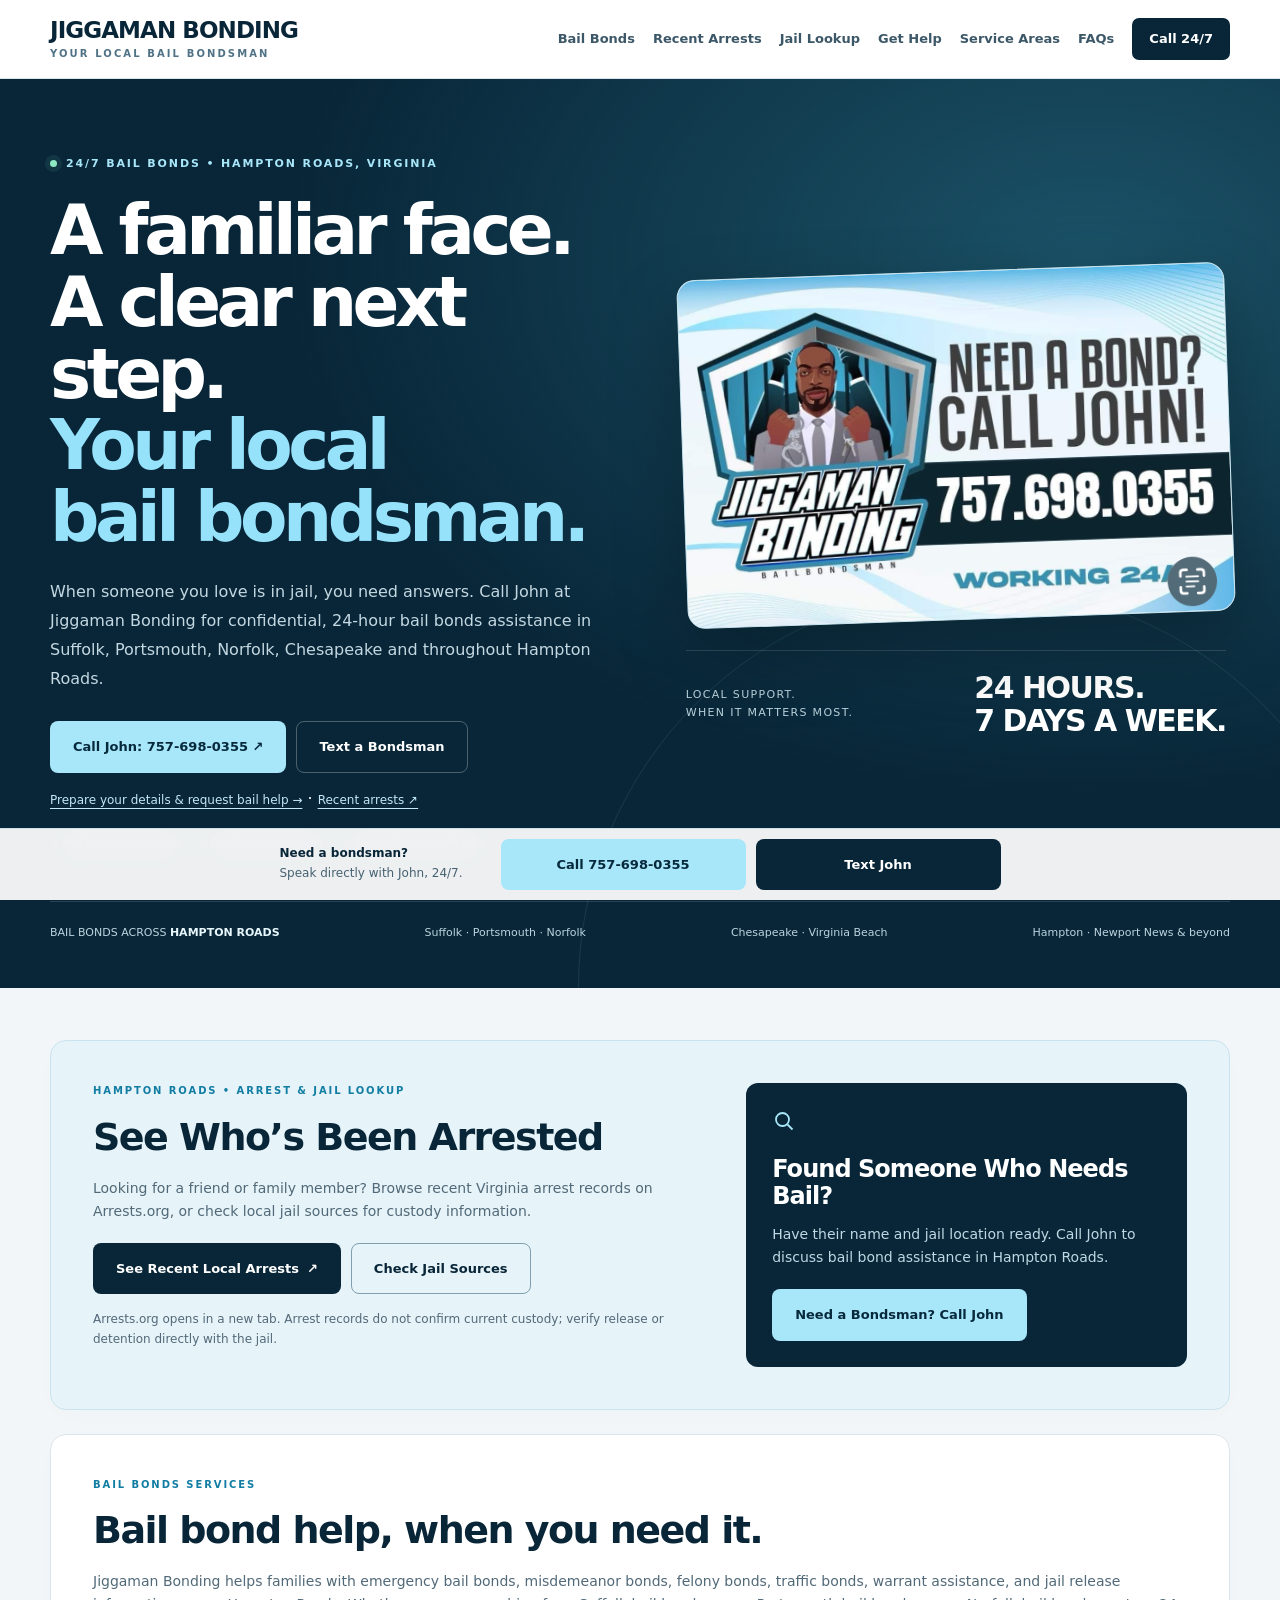
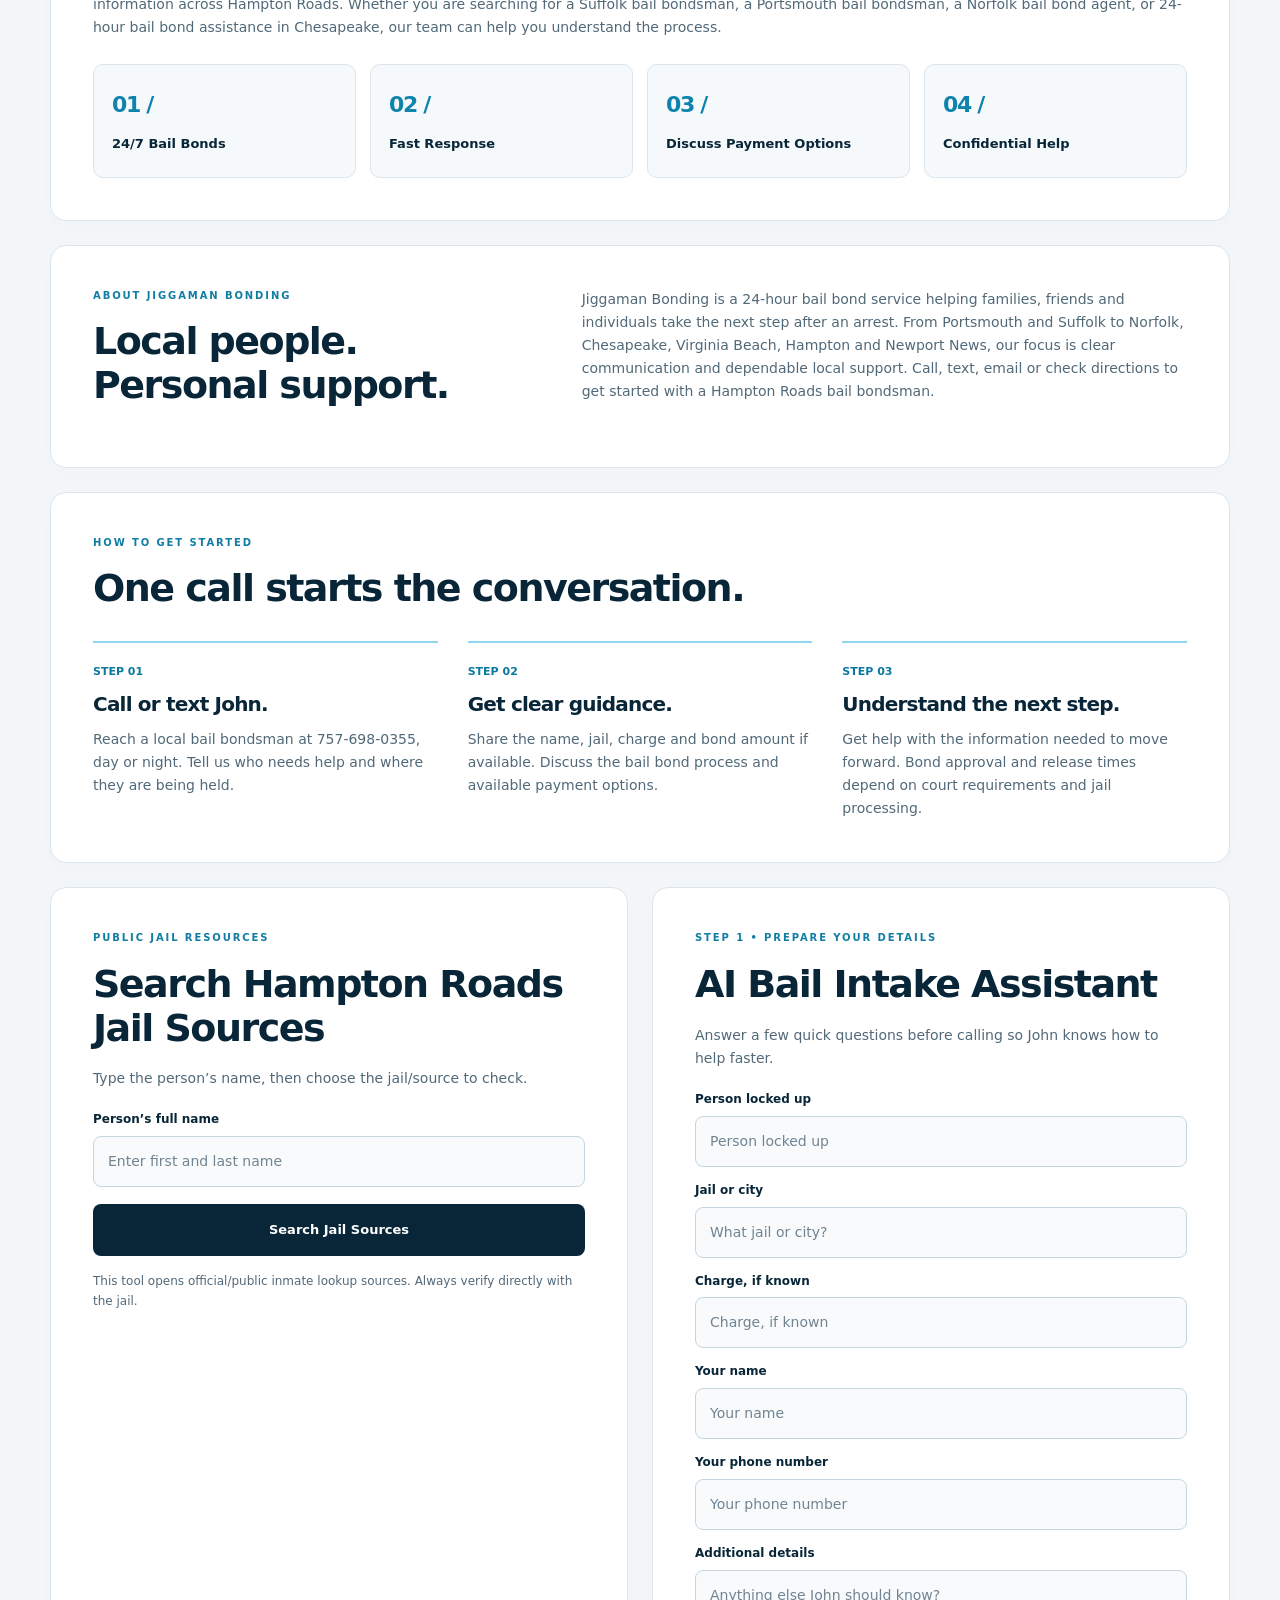
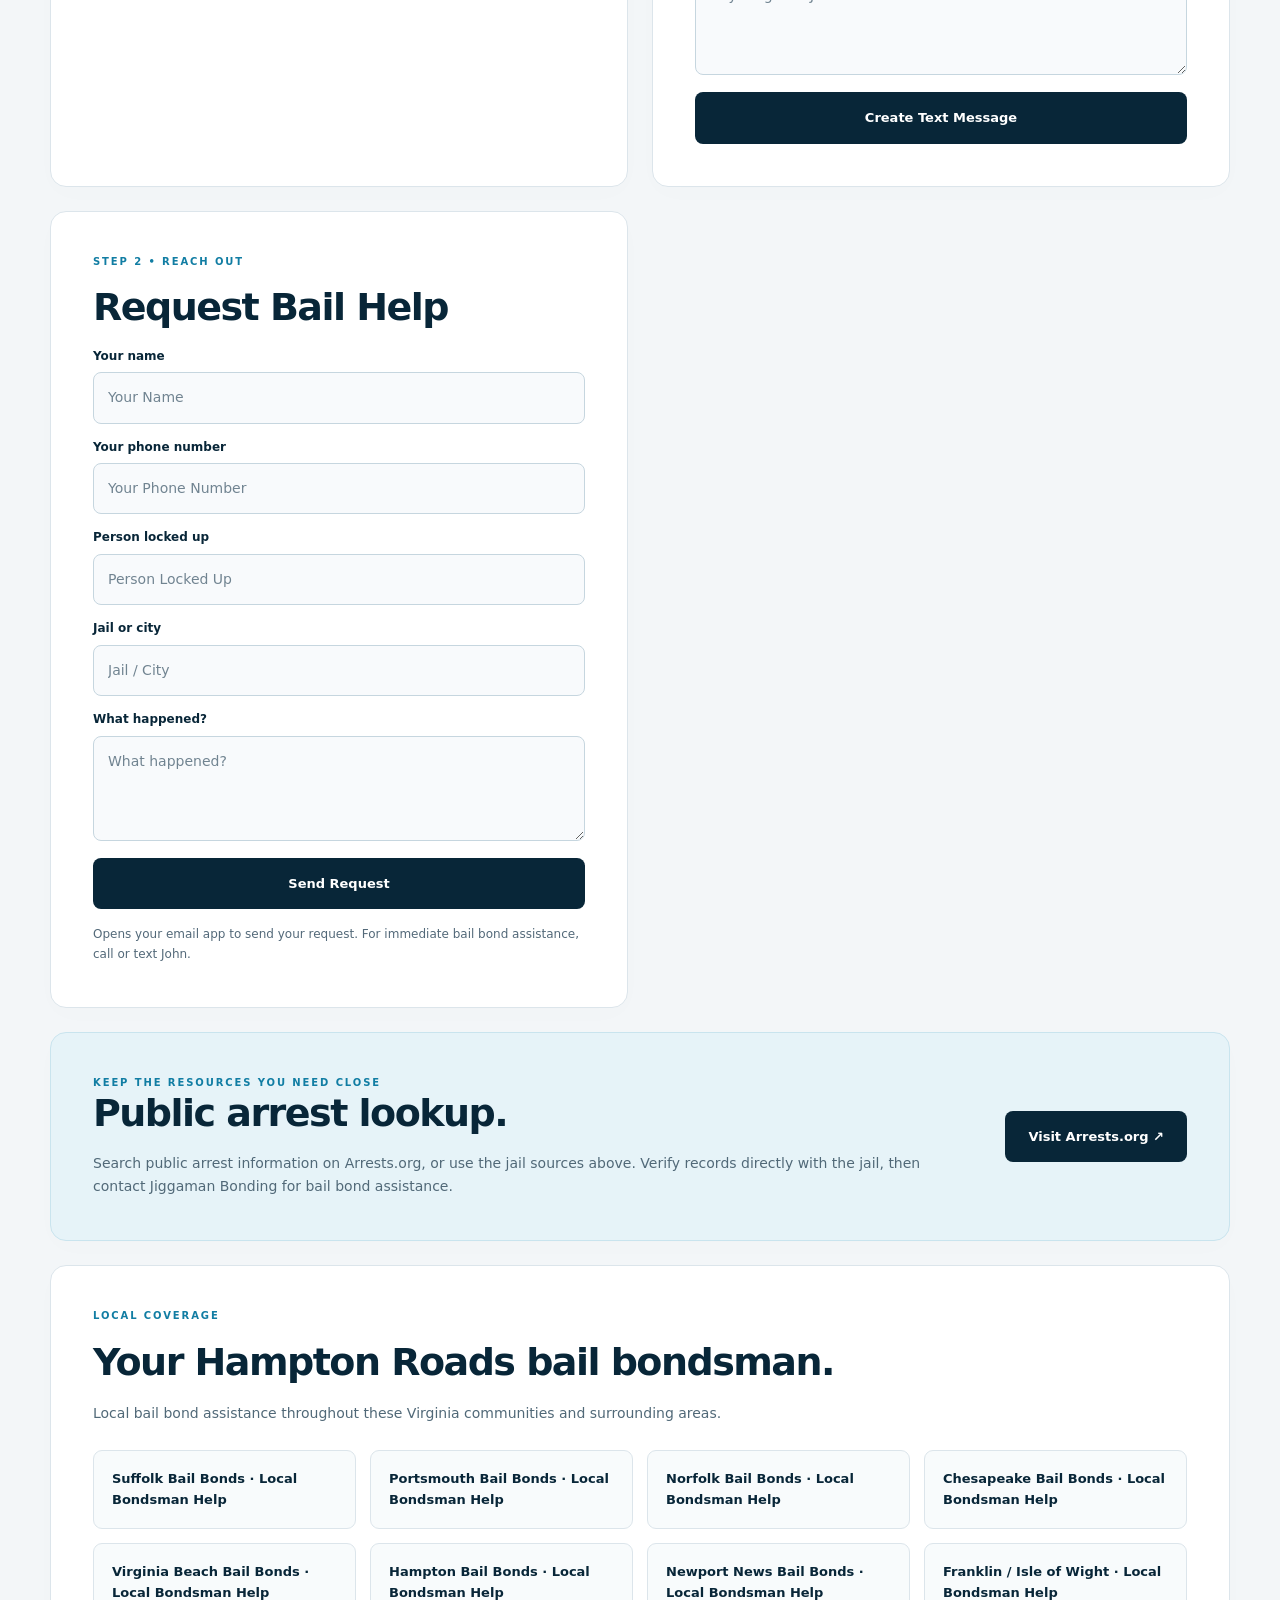
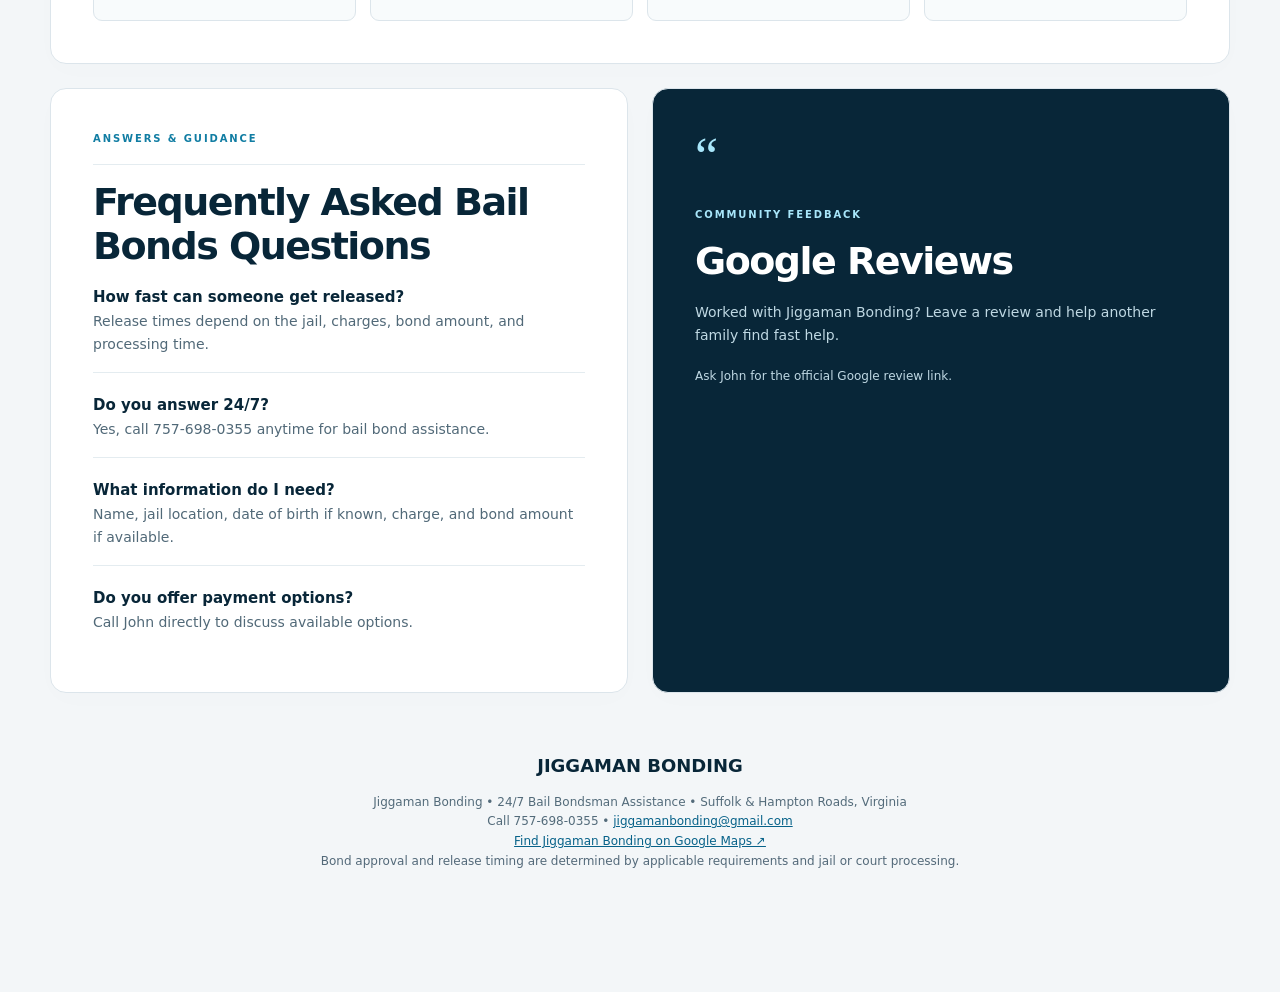
==== commit c4866ace: "Refresh live homepage and logo while preserving recent arrest lookup" ====
--- a/index.html
+++ b/index.html
@@ -18,31 +18,22 @@
 <meta property="og:type" content="website">
 <meta property="og:title" content="Jiggaman Bonding | Hampton Roads 24/7 Bail Bondsman">
 <meta property="og:description" content="Confidential 24/7 bail bonds assistance in Suffolk, Portsmouth, Norfolk, Chesapeake and Hampton Roads. Call 757-698-0355.">
-<meta property="og:image" content="logo.jpg">
+<meta property="og:image" content="https://jiggamanbonding-1.onrender.com/static/img/jigga.jpeg">
 <script type="application/ld+json">{"@context":"https://schema.org","@type":"LocalBusiness","name":"Jiggaman Bonding","description":"24/7 bail bonds and bondsman assistance in Hampton Roads, Virginia.","telephone":"+1-757-698-0355","email":"jiggamanbonding@gmail.com","areaServed":[{"@type":"City","name":"Suffolk, VA"},{"@type":"City","name":"Portsmouth, VA"},{"@type":"City","name":"Norfolk, VA"},{"@type":"City","name":"Chesapeake, VA"},{"@type":"City","name":"Virginia Beach, VA"},{"@type":"City","name":"Hampton, VA"},{"@type":"City","name":"Newport News, VA"}]}</script>
 <style>
-:root{color-scheme:dark;--bg:#06111a;--surface:#0d202b;--stroke:#28404b;--teal:#46dce6;--gold:#e8bd64;--muted:#a9bec8}
-*{box-sizing:border-box}html{scroll-behavior:smooth}body{margin:0;font-family:Inter,ui-sans-serif,system-ui,-apple-system,Segoe UI,sans-serif;background:radial-gradient(circle at 90% 2%,#153f4b 0,transparent 34%),var(--bg);color:#f6fbff;line-height:1.65;padding-bottom:86px}
-a{color:var(--teal)}a:focus-visible,button:focus-visible,input:focus-visible,textarea:focus-visible{outline:3px solid var(--gold);outline-offset:3px}
-.site-nav{position:relative;z-index:5;background:#07131de8;border-bottom:1px solid #ffffff16}.nav-inner{max-width:1170px;margin:auto;padding:12px 24px;display:flex;align-items:center;justify-content:space-between;gap:18px;flex-wrap:wrap}.wordmark{font-weight:900;letter-spacing:.06em;color:white;text-decoration:none}.nav-links{display:flex;gap:18px;flex-wrap:wrap;align-items:center;font-size:13px;font-weight:750}.nav-links a{text-decoration:none;color:#d4e4e9}.nav-links a:hover{color:var(--teal)}
-header{padding:70px 24px 64px;text-align:center;position:relative;overflow:hidden;background:linear-gradient(135deg,#07131c,#103645 64%,#07131c)}header:before{content:"";position:absolute;width:500px;height:500px;border:1px solid #46dce625;border-radius:50%;top:-290px;left:50%;transform:translateX(-50%);pointer-events:none}.hero-inner{max-width:1010px;margin:auto;position:relative}.logo-frame{display:inline-flex;align-items:center;justify-content:center;padding:12px;margin-bottom:20px;background:#ffffff0d;border:1px solid #ffffff24;border-radius:25px;box-shadow:0 15px 60px #0005}.logo{display:block;width:min(370px,76vw);max-height:225px;object-fit:contain;border-radius:14px}.eyebrow{color:var(--gold);font-weight:850;text-transform:uppercase;letter-spacing:.18em;font-size:12px;margin:12px 0}.hero-title{font-size:clamp(38px,7vw,76px);line-height:1.08;letter-spacing:-.055em;margin:12px auto 20px;max-width:900px}.hero-title span{color:var(--teal)}.hero-copy{font-size:clamp(16px,2.2vw,20px);max-width:720px;margin:0 auto 27px;color:#d2e2e9}.hero-actions{display:flex;justify-content:center;flex-wrap:wrap;gap:12px}.hero-meta{display:flex;justify-content:center;flex-wrap:wrap;gap:12px 25px;color:#c5dce3;font-size:13px;margin-top:26px}
-.btn,button{display:inline-flex;align-items:center;justify-content:center;gap:8px;background:var(--teal);color:#06141a;border:1px solid transparent;padding:14px 22px;border-radius:12px;text-decoration:none;font:inherit;font-size:14px;font-weight:850;cursor:pointer;transition:transform .2s,box-shadow .2s,background .2s}.btn:hover,button:hover{transform:translateY(-2px);box-shadow:0 10px 24px #0004}.btn.gold,.gold{background:var(--gold);color:#11140e}.btn.secondary{background:#ffffff12;color:white;border-color:#ffffff35}
-main{max-width:1130px;margin:0 auto;padding:38px 20px}.card{background:linear-gradient(135deg,#102530,#0a1b25);border:1px solid var(--stroke);padding:clamp(23px,4vw,38px);margin:0 0 22px;border-radius:22px;box-shadow:0 16px 45px #0002}h1,h2,h3{line-height:1.18;letter-spacing:-.03em}h2{font-size:clamp(24px,3vw,34px);margin:0 0 15px}h3{margin:0 0 8px}p{margin-top:0}.lead{font-size:17px;color:#bcd1db;max-width:850px}.grid{display:grid;grid-template-columns:repeat(auto-fit,minmax(min(100%,205px),1fr));gap:14px}.feature{padding:19px;border:1px solid #ffffff19;border-radius:15px;background:#ffffff07;font-weight:700}.feature strong{color:var(--gold)}.area{padding:16px 18px;border:1px solid #ffffff16;border-radius:12px;background:#ffffff06;font-weight:700}.small{color:var(--muted);font-size:13px}.step-label{font-size:12px;font-weight:900;text-transform:uppercase;letter-spacing:.16em;color:var(--gold);margin-bottom:10px}
-input,textarea,select{display:block;width:100%;padding:14px 16px;margin:10px 0;border-radius:10px;border:1px solid #4a6571;box-sizing:border-box;background:#071720;color:#fff;font:inherit}input::placeholder,textarea::placeholder{color:#a7b8c2}textarea{min-height:105px;resize:vertical}.input-row{display:grid;grid-template-columns:repeat(auto-fit,minmax(min(100%,230px),1fr));gap:0 14px}.faq-item{padding:16px 0;border-bottom:1px solid #ffffff16}.faq-item:last-child{border:0}.faq-item p{margin:7px 0 0;color:#bcd1db}
-.sticky{position:fixed;bottom:0;left:0;right:0;background:#07131cf5;padding:9px 14px;text-align:center;z-index:999;border-top:1px solid #46dce64b;backdrop-filter:blur(12px);display:flex;justify-content:center;gap:10px}.sticky .btn{margin:0;flex:0 1 230px}.footer{text-align:center;color:#97b2be;padding:20px 22px 30px;font-size:13px}
-@media(max-width:600px){.nav-inner{justify-content:center}.nav-links{justify-content:center;gap:10px 15px}.nav-links a{font-size:12px}header{padding:38px 18px 42px}.hero-title{font-size:clamp(35px,10vw,52px)}.hero-actions .btn{width:100%}.hero-meta{gap:6px 14px}.card{border-radius:17px}main{padding:18px 12px}.sticky .btn{padding:12px 10px;font-size:12px}}
+:root{color-scheme:light;--bg:#f3f6f8;--surface:#fff;--stroke:#dce5eb;--teal:#69d3f3;--gold:#a8e6fa;--muted:#536979;--navy:#082638}
+*{box-sizing:border-box}html{scroll-behavior:smooth;scroll-padding-top:24px}body{margin:0;font-family:Inter,ui-sans-serif,system-ui,-apple-system,BlinkMacSystemFont,"Segoe UI",sans-serif;background:var(--bg);color:var(--navy);line-height:1.65;padding-bottom:90px}a{color:#076289}a:focus-visible,button:focus-visible,input:focus-visible,textarea:focus-visible,summary:focus-visible{outline:3px solid #137fab;outline-offset:4px}a,button{-webkit-tap-highlight-color:transparent}
+.site-nav{background:#fff;border-bottom:1px solid var(--stroke)}.nav-inner{max-width:1240px;margin:auto;padding:18px 30px;display:flex;align-items:center;justify-content:space-between;gap:24px}.wordmark{font-weight:900;letter-spacing:-.04em;line-height:1.05;color:var(--navy);text-decoration:none;font-size:23px}.wordmark small{display:block;font-size:10px;letter-spacing:.21em;color:#507286;margin-top:7px;text-transform:uppercase}.nav-links{display:flex;gap:24px;align-items:center;font-size:13px;font-weight:700}.nav-links a{text-decoration:none;color:#3c5767}.nav-links a:last-child{background:var(--navy);color:white;padding:10px 17px;border-radius:7px}.nav-links a:hover{color:#0782aa}
+header{padding:76px 30px 46px;position:relative;overflow:hidden;background:radial-gradient(ellipse at 85% 20%,#1b5267 0,transparent 52%),#082638;color:white}header:after{content:"";position:absolute;inset:auto -100px -400px auto;width:800px;height:800px;border:1px solid #b4e9f51a;border-radius:50%;pointer-events:none}.hero-inner{max-width:1180px;margin:auto;position:relative;z-index:1;display:grid;grid-template-columns:1.05fr 1fr;gap:56px;align-items:center}.eyebrow{color:#a8e6fa;font-weight:800;text-transform:uppercase;letter-spacing:.17em;font-size:11px;margin:0 0 22px;display:flex;align-items:center;gap:9px}.eyebrow:before{content:"";width:7px;height:7px;background:#8de8c4;border-radius:50%;box-shadow:0 0 0 5px #8de8c414;flex:none}.hero-title{font-size:clamp(40px,5.4vw,70px);line-height:1.04;letter-spacing:-.065em;margin:0 0 24px;font-weight:850}.hero-title span{color:#96e2fb}.hero-copy{font-size:16px;max-width:560px;margin:0 0 28px;color:#c4d8e2;line-height:1.8}.hero-actions{display:flex;flex-wrap:wrap;gap:10px}.hero-meta{display:flex;flex-wrap:wrap;gap:6px 18px;color:#b9d2dd;font-size:11px;margin-top:23px}.brand-showcase{min-width:0}.logo-frame{background:#effaff;border:1px solid #c8e4ef;border-radius:18px;overflow:hidden;box-shadow:0 28px 70px #0004;transform:rotate(-2deg)}.logo{display:block;width:100%;height:auto}.brand-caption{display:flex;align-items:center;justify-content:space-between;gap:20px;margin:30px 4px 0;padding-top:20px;border-top:1px solid #ffffff25;font-size:11px;color:#bad3dd;text-transform:uppercase;letter-spacing:.12em}.brand-caption strong{font-size:30px;letter-spacing:-.05em;color:white;line-height:1.1}.trust-strip{max-width:1180px;margin:48px auto 0;padding-top:22px;border-top:1px solid #ffffff20;display:flex;justify-content:space-between;gap:18px;color:#bcd4df;font-size:11px;position:relative;z-index:1}.trust-strip b{color:#e8f7fc;font-weight:650}
+.btn,button{display:inline-flex;align-items:center;justify-content:center;gap:8px;background:var(--navy);color:white;border:1px solid transparent;padding:14px 22px;min-height:48px;border-radius:8px;text-decoration:none;font:inherit;font-size:13px;font-weight:750;cursor:pointer;transition:transform .18s,background .18s}.btn:hover,button:hover{transform:translateY(-2px);background:#135775}.btn.gold,.gold{background:#a8e6fa;color:#07293c}.btn.gold:hover{background:#d2f3ff}.btn.secondary{background:transparent;color:white;border-color:#ffffff45}.hero-link{color:#c4e8f5;display:inline-block;font-size:12px;margin-top:18px;text-underline-offset:4px}
+main{max-width:1240px;margin:0 auto;padding:52px 30px;display:grid;grid-template-columns:1fr 1fr;gap:24px}.card{background:#fff;border:1px solid var(--stroke);padding:clamp(24px,3.4vw,42px);border-radius:16px;min-width:0;box-shadow:0 7px 28px #08263803}.card#services,.card#about,.card#process,.card#areas,.card#resources{grid-column:1/-1}h1,h2,h3{line-height:1.15;letter-spacing:-.04em}h2{font-size:clamp(27px,3vw,38px);margin:0 0 17px}h3{margin:0 0 12px;font-size:20px}p{margin:0 0 20px}main p{color:#516978;font-size:14px}.step-label{font-size:10px!important;font-weight:850;text-transform:uppercase;letter-spacing:.19em;color:#117da3!important;margin-bottom:16px}.grid{display:grid;grid-template-columns:repeat(4,minmax(0,1fr));gap:14px;margin-top:25px}.feature{padding:22px 18px;border:1px solid var(--stroke);border-radius:10px;background:#f5f9fb;font-size:13px;font-weight:700}.feature strong{display:block;color:#0e83ac;font-size:22px;letter-spacing:-.06em;margin-bottom:10px}.area{padding:17px 18px;border:1px solid var(--stroke);border-radius:9px;background:#f8fbfc;font-size:13px;font-weight:650}.small{color:var(--muted);font-size:12px!important;margin:16px 0 0}.process-grid{display:grid;grid-template-columns:repeat(3,minmax(0,1fr));gap:30px;margin-top:30px}.process-grid article{border-top:2px solid #90d6ee;padding-top:20px}.process-grid span{display:block;font-size:11px;color:#0b799f;font-weight:800;margin-bottom:12px}.process-grid p{margin-bottom:0}.resource-row{display:flex;justify-content:space-between;align-items:center;gap:30px}.resource-row p{margin-bottom:0}.resource-row .btn{flex-shrink:0}#resources{background:#e6f3f8;border-color:#c9e4ee}label{display:block;font-size:12px;font-weight:700;margin:14px 0 6px}input,textarea,select{display:block;width:100%;min-width:0;padding:13px 14px;margin:0 0 12px;border-radius:8px;border:1px solid #c6d6df;background:#f8fafc;color:#082638;font:inherit;font-size:14px}input::placeholder,textarea::placeholder{color:#718491}textarea{min-height:105px;resize:vertical}#intake button,#contact button,#lookup button{width:100%;margin-top:5px}#jailResults .btn{width:100%;text-align:left;font-size:12px}#jailResults p{margin:10px 0 0}#textOutput{overflow-wrap:anywhere}#faq p b{color:var(--navy);font-size:15px}#faq p{border-bottom:1px solid #e4ecf0;padding-bottom:16px}#faq p:last-child{border:0;margin-bottom:0}#reviews{background:var(--navy);color:white}#reviews h2{color:white}#reviews p{color:#bfd8e3}#reviews .step-label{color:#a8e6fa!important}#reviews .review-mark{font-size:52px;line-height:1;color:#a8e6fa;margin-bottom:24px;font-family:Georgia,serif}
+.footer{text-align:center;color:#536b7a;padding:6px 24px 30px;font-size:12px}.footer strong{display:block;color:var(--navy);font-size:18px;margin-bottom:12px}.sticky{position:fixed;bottom:0;left:0;right:0;background:#ffffffed;padding:10px 16px;z-index:999;border-top:1px solid #d0e0e8;backdrop-filter:blur(16px);display:flex;align-items:center;justify-content:center;gap:10px}.sticky .btn{margin:0;flex:0 1 245px}.sticky-caption{font-size:12px;margin-right:28px;color:#466171}.sticky-caption b{display:block;color:#082638}
+@media(min-width:1000px){#about{display:grid;grid-template-columns:.7fr 1fr;gap:65px}#about p:last-child{margin:0}}
+@media(max-width:950px){.nav-links{gap:14px}.nav-links a:nth-child(4),.nav-links a:nth-child(5){display:none}.hero-inner{gap:30px}.hero-title{font-size:48px}.grid{grid-template-columns:repeat(2,minmax(0,1fr))}.brand-caption{gap:10px;font-size:9px}.brand-caption strong{font-size:25px}.hero-meta{font-size:10px}.sticky-caption{display:none}}
+@media(max-width:680px){.nav-inner{padding:16px 20px;flex-wrap:wrap;gap:16px}.wordmark{font-size:21px}.nav-links{width:100%;justify-content:space-between;gap:10px;font-size:11px}.nav-links a:last-child{padding:8px 12px}header{padding:38px 22px 25px}.hero-inner{grid-template-columns:1fr;gap:32px}.hero-title{font-size:clamp(40px,10.5vw,62px);max-width:540px}.eyebrow{font-size:9px;letter-spacing:.12em;margin-bottom:18px}.hero-copy{font-size:14px}.hero-actions .btn{padding:13px 16px;width:100%;flex:auto}.brand-showcase{max-width:380px;width:100%;margin:auto;order:-1}.brand-showcase .brand-caption{display:none}.logo-frame{transform:none;border-radius:12px}.brand-caption{margin-top:18px;padding-top:14px}.trust-strip{margin-top:25px;flex-wrap:wrap;justify-content:center;gap:6px 18px;font-size:10px}.trust-strip span:first-child{width:100%;text-align:center}main{grid-template-columns:1fr;padding:26px 14px;gap:16px}.card{padding:26px 22px;border-radius:12px}.card#services,.card#about,.card#process,.card#areas,.card#resources{grid-column:auto}.grid{gap:10px}.feature{padding:16px 12px;font-size:12px}.area{padding:14px 12px;font-size:12px}.process-grid{grid-template-columns:1fr;gap:22px}.resource-row{display:block}.resource-row .btn{margin-top:22px;width:100%}h2{font-size:29px}.sticky .btn{padding:12px 10px;font-size:12px}#reviews .review-mark{font-size:40px;margin-bottom:16px}.footer{font-size:11px}}
 @media(prefers-reduced-motion:reduce){html{scroll-behavior:auto}.btn,button{transition:none}}
 
-/* Prominent arrest lookup feature */
-.arrest-feature{display:grid;grid-template-columns:minmax(0,1.5fr) minmax(0,1fr);gap:28px;align-items:center;position:relative;overflow:hidden;border:1px solid #46dce680;background:radial-gradient(ellipse at top right,#46dce61c,transparent 65%),linear-gradient(135deg,#123542,#0b202c);box-shadow:0 18px 55px #0003}
-.arrest-feature h2{font-size:clamp(30px,4.5vw,48px);max-width:640px;margin-bottom:16px}
-.arrest-feature .lead{margin-bottom:20px}.arrest-feature .small{margin:18px 0 0}
-.arrest-actions{display:flex;flex-wrap:wrap;gap:12px}.arrest-actions .btn{min-height:52px}
-.arrest-help{padding:26px;border-radius:17px;border:1px solid #e8bd6445;background:#06151bb3}
-.arrest-help .lookup-symbol{display:inline-flex;width:46px;height:46px;align-items:center;justify-content:center;border-radius:13px;background:#e8bd641a;color:var(--gold);margin-bottom:16px}
-.arrest-help h3{font-size:23px}.arrest-help p{color:#c0d4de}.arrest-help .btn{width:100%}
-.nav-links a.arrest-nav{color:var(--teal)}
-@media(max-width:700px){.arrest-feature{grid-template-columns:minmax(0,1fr);gap:22px}.arrest-actions{flex-direction:column}.arrest-actions .btn{width:100%}.arrest-help{padding:22px}}
+.arrest-feature{grid-column:1/-1;display:grid;grid-template-columns:1.4fr 1fr;gap:36px;background:#e6f3f8;border-color:#c9e4ee}.arrest-help{padding:26px;background:#082638;border-radius:12px;color:white}.arrest-help p{color:#bfd8e3}.arrest-help h3{font-size:24px}.lookup-symbol{display:block;color:#a8e6fa;margin-bottom:14px}.arrest-actions{display:flex;gap:10px;flex-wrap:wrap}.arrest-actions .secondary{color:#082638;border-color:#829eaf}.nav-links{gap:18px}@media(max-width:950px){.nav-links a[href="#areas"],.nav-links a[href="#faq"]{display:none}.nav-links a:nth-child(4){display:block}}@media(max-width:680px){.arrest-feature{grid-column:auto;grid-template-columns:1fr;gap:22px}.nav-links{flex-wrap:wrap;justify-content:flex-start;gap:14px}.nav-links a:last-child{margin-left:auto}.arrest-actions .btn{width:100%}}
 </style>
 </head>
 <body>
@@ -51,8 +42,8 @@
 height="0" width="0" style="display:none;visibility:hidden"></iframe></noscript>
 <!-- End Google Tag Manager (noscript) -->
 
-<nav class="site-nav" aria-label="Main navigation"><div class="nav-inner"><a class="wordmark" href="#top">JIGGAMAN BONDING</a><div class="nav-links"><a href="#services">Bail Bonds</a><a class="arrest-nav" href="#recent-arrests">Recent Arrests</a><a href="#lookup">Jail Lookup</a><a href="#intake">Get Help</a><a href="#areas">Service Areas</a><a href="#faq">FAQs</a><a href="tel:7576980355">Call 24/7</a></div></div></nav>
-<header id="top"><div class="hero-inner"><div class="logo-frame"><img src="logo.jpg" class="logo" alt="Jiggaman Bonding official business logo"></div><p class="eyebrow">Hampton Roads, Virginia • Bail Bond Assistance</p><h1 class="hero-title">Need a <span>Bail Bondsman</span> Right Now?</h1><p class="hero-copy">Jiggaman Bonding provides confidential, 24/7 bail bonds assistance for families in Suffolk, Portsmouth, Norfolk, Chesapeake, Virginia Beach and throughout Hampton Roads. Speak directly with John to discuss the next step.</p><div class="hero-actions"><a class="btn gold" href="tel:7576980355">Call John: 757-698-0355</a><a class="btn secondary" href="sms:7576980355">Text a Bail Bondsman</a><a class="btn secondary" href="#intake">Request Bail Help</a><a class="btn secondary" href="#recent-arrests">See Recent Arrests</a></div><div class="hero-meta"><span>✓ Available 24/7</span><span>✓ Confidential Support</span><span>✓ Local Hampton Roads Service</span></div></div></header><main>
+<nav class="site-nav" aria-label="Main navigation"><div class="nav-inner"><a class="wordmark" href="#top">JIGGAMAN BONDING<small>Your local bail bondsman</small></a><div class="nav-links"><a href="#services">Bail Bonds</a><a href="#recent-arrests">Recent Arrests</a><a href="#lookup">Jail Lookup</a><a href="#intake">Get Help</a><a href="#areas">Service Areas</a><a href="#faq">FAQs</a><a href="tel:7576980355">Call 24/7</a></div></div></nav>
+<header id="top"><div class="hero-inner"><div class="hero-content"><p class="eyebrow">24/7 Bail Bonds • Hampton Roads, Virginia</p><h1 class="hero-title">A familiar face.<br>A clear next step.<br><span>Your local<br>bail bondsman.</span></h1><p class="hero-copy">When someone you love is in jail, you need answers. Call John at Jiggaman Bonding for confidential, 24-hour bail bonds assistance in Suffolk, Portsmouth, Norfolk, Chesapeake and throughout Hampton Roads.</p><div class="hero-actions"><a class="btn gold" href="tel:7576980355">Call John: 757-698-0355 ↗</a><a class="btn secondary" href="sms:7576980355">Text a Bondsman</a></div><a class="hero-link" href="#intake">Prepare your details & request bail help →</a> · <a class="hero-link" href="#recent-arrests">Recent arrests ↗</a><div class="hero-meta"><span>✓ Available day & night</span><span>✓ Confidential support</span><span>✓ Speak directly with John</span></div></div><div class="brand-showcase"><div class="logo-frame"><img src="/static/img/jigga.jpeg" class="logo" width="1170" height="743" fetchpriority="high" alt="Jiggaman Bonding official logo. Need a bond? Call John, 757-698-0355. Working 24/7."></div><div class="brand-caption"><span>Local support.<br>When it matters most.</span><strong>24 hours.<br>7 days a week.</strong></div></div></div><div class="trust-strip"><span>BAIL BONDS ACROSS <b>HAMPTON ROADS</b></span><span>Suffolk · Portsmouth · Norfolk</span><span>Chesapeake · Virginia Beach</span><span>Hampton · Newport News & beyond</span></div></header><main>
 
 <section class="card arrest-feature" id="recent-arrests" aria-labelledby="arrest-title">
 <div>
@@ -72,50 +63,51 @@
 <a class="btn gold" href="tel:7576980355">Need a Bondsman? Call John</a>
 </aside>
 </section>
-
-
-<section class="card" id="services"><p class="step-label">Bail Bonds Services</p><h2>Need a Bond Fast?</h2>
+<section class="card" id="services"><p class="step-label">Bail Bonds Services</p><h2>Bail bond help, when you need it.</h2>
 <p>Jiggaman Bonding helps families with emergency bail bonds, misdemeanor bonds, felony bonds, traffic bonds, warrant assistance, and jail release information across Hampton Roads. Whether you are searching for a Suffolk bail bondsman, a Portsmouth bail bondsman, a Norfolk bail bond agent, or 24-hour bail bond assistance in Chesapeake, our team can help you understand the process.</p>
 <div class="grid">
-<div class="feature"><strong>01</strong> · 24/7 Bail Bonds</div>
-<div class="feature"><strong>02</strong> · Fast Response</div>
-<div class="feature"><strong>03</strong> · Discuss Payment Options</div>
-<div class="feature"><strong>04</strong> · Confidential Help</div>
+<div class="feature"><strong>01 /</strong> 24/7 Bail Bonds</div>
+<div class="feature"><strong>02 /</strong> Fast Response</div>
+<div class="feature"><strong>03 /</strong> Discuss Payment Options</div>
+<div class="feature"><strong>04 /</strong> Confidential Help</div>
 </div>
 </section>
 
+<section class="card" id="about"><div><p class="step-label">About Jiggaman Bonding</p><h2>Local people.<br>Personal support.</h2></div><p>Jiggaman Bonding is a 24-hour bail bond service helping families, friends and individuals take the next step after an arrest. From Portsmouth and Suffolk to Norfolk, Chesapeake, Virginia Beach, Hampton and Newport News, our focus is clear communication and dependable local support. Call, text, email or check directions to get started with a Hampton Roads bail bondsman.</p></section>
+<section class="card" id="process"><p class="step-label">How to get started</p><h2>One call starts the conversation.</h2><div class="process-grid"><article><span>STEP 01</span><h3>Call or text John.</h3><p>Reach a local bail bondsman at 757-698-0355, day or night. Tell us who needs help and where they are being held.</p></article><article><span>STEP 02</span><h3>Get clear guidance.</h3><p>Share the name, jail, charge and bond amount if available. Discuss the bail bond process and available payment options.</p></article><article><span>STEP 03</span><h3>Understand the next step.</h3><p>Get help with the information needed to move forward. Bond approval and release times depend on court requirements and jail processing.</p></article></div></section>
 <section class="card" id="lookup"><p class="step-label">Public Jail Resources</p><h2>Search Hampton Roads Jail Sources</h2>
 <p>Type the person’s name, then choose the jail/source to check.</p>
-<input id="searchName" placeholder="Enter first and last name">
+<label for="searchName">Person’s full name</label><input id="searchName" placeholder="Enter first and last name">
 <button onclick="searchJails()">Search Jail Sources</button>
-<div id="jailResults"></div>
+<div id="jailResults" aria-live="polite"></div>
 <p class="small">This tool opens official/public inmate lookup sources. Always verify directly with the jail.</p>
 </section>
 
 <section class="card" id="intake"><p class="step-label">Step 1 • Prepare Your Details</p><h2>AI Bail Intake Assistant</h2>
 <p>Answer a few quick questions before calling so John knows how to help faster.</p>
-<input id="defendant" placeholder="Person locked up">
-<input id="jail" placeholder="What jail or city?">
-<input id="charge" placeholder="Charge, if known">
-<input id="caller" placeholder="Your name">
-<input id="phone" placeholder="Your phone number">
-<textarea id="notes" placeholder="Anything else John should know?"></textarea>
+<label for="defendant">Person locked up</label><input id="defendant" placeholder="Person locked up">
+<label for="jail">Jail or city</label><input id="jail" placeholder="What jail or city?">
+<label for="charge">Charge, if known</label><input id="charge" placeholder="Charge, if known">
+<label for="caller">Your name</label><input id="caller" placeholder="Your name">
+<label for="phone">Your phone number</label><input type="tel" autocomplete="tel" id="phone" placeholder="Your phone number">
+<label for="notes">Additional details</label><textarea id="notes" placeholder="Anything else John should know?"></textarea>
 <button onclick="buildText()">Create Text Message</button>
-<div id="textOutput"></div>
+<div id="textOutput" aria-live="polite"></div>
 </section>
 
 <section class="card" id="contact"><p class="step-label">Step 2 • Reach Out</p><h2>Request Bail Help</h2>
 <form action="mailto:jiggamanbonding@gmail.com" method="POST" enctype="text/plain">
-<input name="Name" placeholder="Your Name" required>
-<input name="Phone" placeholder="Your Phone Number" required>
-<input name="Person Locked Up" placeholder="Person Locked Up">
-<input name="Jail or City" placeholder="Jail / City">
-<textarea name="Message" placeholder="What happened?"></textarea>
-<button type="submit">Send Request</button>
+<label for="request-name">Your name</label><input id="request-name" name="Name" placeholder="Your Name" required>
+<label for="request-phone">Your phone number</label><input type="tel" autocomplete="tel" id="request-phone" name="Phone" placeholder="Your Phone Number" required>
+<label for="request-defendant">Person locked up</label><input id="request-defendant" name="Person Locked Up" placeholder="Person Locked Up">
+<label for="request-jail">Jail or city</label><input id="request-jail" name="Jail or City" placeholder="Jail / City">
+<label for="request-message">What happened?</label><textarea id="request-message" name="Message" placeholder="What happened?"></textarea>
+<button type="submit">Send Request</button><p class="small">Opens your email app to send your request. For immediate bail bond assistance, call or text John.</p>
 </form>
 </section>
 
-<section class="card" id="areas"><p class="step-label">Local Coverage</p><h2>Areas Served</h2>
+<section class="card" id="resources"><div class="resource-row"><div><p class="step-label">Keep the resources you need close</p><h2>Public arrest lookup.</h2><p>Search public arrest information on Arrests.org, or use the jail sources above. Verify records directly with the jail, then contact Jiggaman Bonding for bail bond assistance.</p></div><a class="btn" target="_blank" rel="noopener noreferrer" href="https://arrests.org">Visit Arrests.org ↗</a></div></section>
+<section class="card" id="areas"><p class="step-label">Local Coverage</p><h2>Your Hampton Roads bail bondsman.</h2><p>Local bail bond assistance throughout these Virginia communities and surrounding areas.</p>
 <div class="grid">
 <div class="area">Suffolk Bail Bonds · Local Bondsman Help</div>
 <div class="area">Portsmouth Bail Bonds · Local Bondsman Help</div>
@@ -135,7 +127,7 @@
 <p><b>Do you offer payment options?</b><br>Call John directly to discuss available options.</p>
 </section>
 
-<section class="card" id="reviews"><p class="step-label">Community Feedback</p><h2>Google Reviews</h2>
+<section class="card" id="reviews"><div class="review-mark" aria-hidden="true">“</div><p class="step-label">Community Feedback</p><h2>Google Reviews</h2>
 <p>Worked with Jiggaman Bonding? Leave a review and help another family find fast help.</p>
 <p class="small">Ask John for the official Google review link.</p>
 </section>
@@ -153,20 +145,20 @@
 ['Chesapeake Sheriff','https://chesapeakesheriff.com/'],
 ['Portsmouth Sheriff','https://www.portsmouthva.gov/331/Sheriffs-Office']
 ];
-document.getElementById('jailResults').innerHTML=sources.map(s=>`<p><a class="btn" target="_blank" href="${s[1]}">${s[0]}</a></p>`).join('');
+document.getElementById('jailResults').innerHTML=sources.map(s=>`<p><a class="btn" target="_blank" rel="noopener noreferrer" href="${s[1]}">${s[0]}</a></p>`).join('');
 }
 
 function buildText(){
-let msg=`Need bail help.\n\nPerson locked up: ${defendant.value}\nJail/City: ${jail.value}\nCharge: ${charge.value}\nCaller: ${caller.value}\nPhone: ${phone.value}\nNotes: ${notes.value}`;
+const value = id => document.getElementById(id).value.trim();
+let msg=`Need bail help.\n\nPerson locked up: ${value('defendant')}\nJail/City: ${value('jail')}\nCharge: ${value('charge')}\nCaller: ${value('caller')}\nPhone: ${value('phone')}\nNotes: ${value('notes')}`;
 document.getElementById('textOutput').innerHTML=`<p><b>Text John now:</b></p><a class="btn gold" href="sms:7576980355?body=${encodeURIComponent(msg)}">Send Text to John</a>`;
 }
 </script>
 
-</main><footer class="footer">Jiggaman Bonding • 24/7 Bail Bondsman Assistance • Suffolk & Hampton Roads, Virginia<br>Call 757-698-0355 • <a href="mailto:jiggamanbonding@gmail.com">jiggamanbonding@gmail.com</a><br><span class="small">Bond approval and release timing are determined by applicable requirements and jail or court processing.</span></footer><div class="sticky">
+</main><footer class="footer"><strong>JIGGAMAN BONDING</strong>Jiggaman Bonding • 24/7 Bail Bondsman Assistance • Suffolk & Hampton Roads, Virginia<br>Call 757-698-0355 • <a href="mailto:jiggamanbonding@gmail.com">jiggamanbonding@gmail.com</a><br><a target="_blank" rel="noopener noreferrer" href="https://www.google.com/maps/search/?api=1&query=Jiggaman+Bonding+Hampton+Roads+VA">Find Jiggaman Bonding on Google Maps ↗</a><br><span class="small">Bond approval and release timing are determined by applicable requirements and jail or court processing.</span></footer><div class="sticky"><span class="sticky-caption"><b>Need a bondsman?</b>Speak directly with John, 24/7.</span>
 <a class="btn gold" href="tel:7576980355">Call 757-698-0355</a>
 <a class="btn" href="sms:7576980355">Text John</a>
 </div>
 
 </body>
 </html>
-
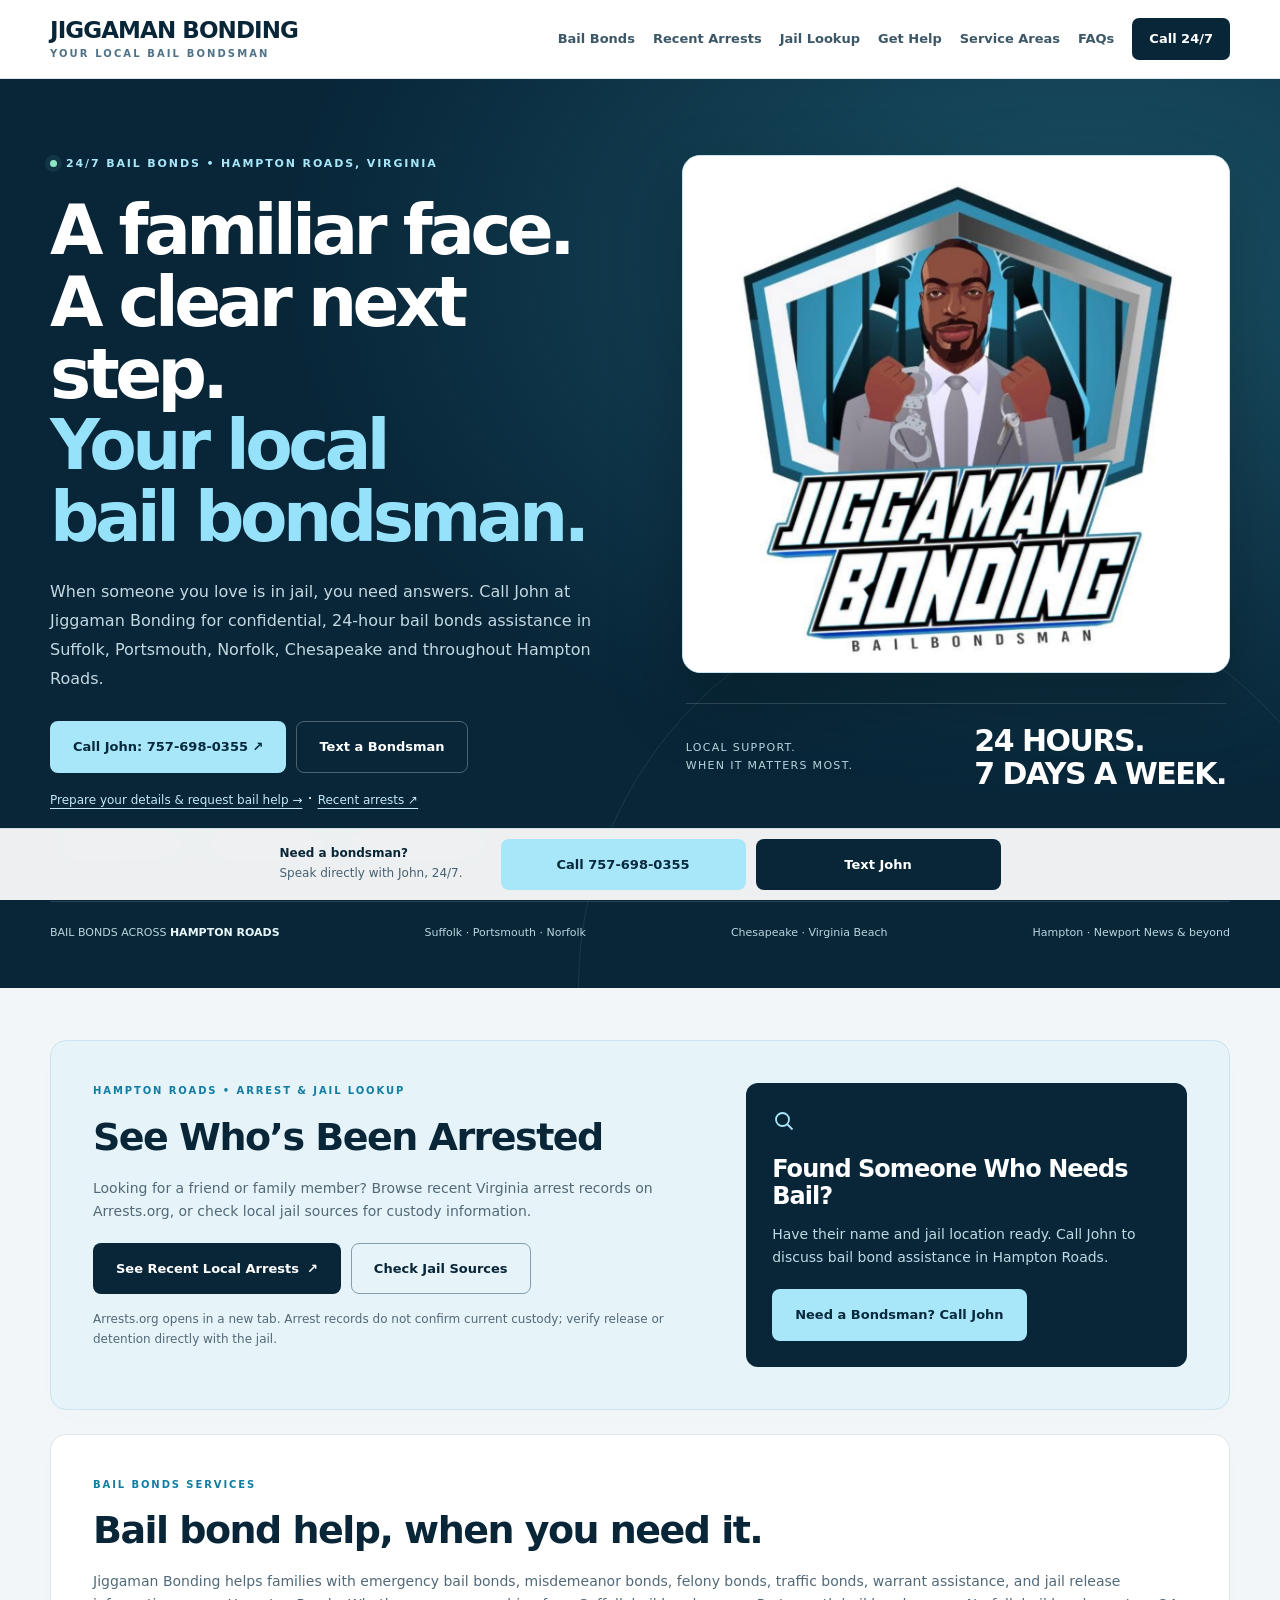
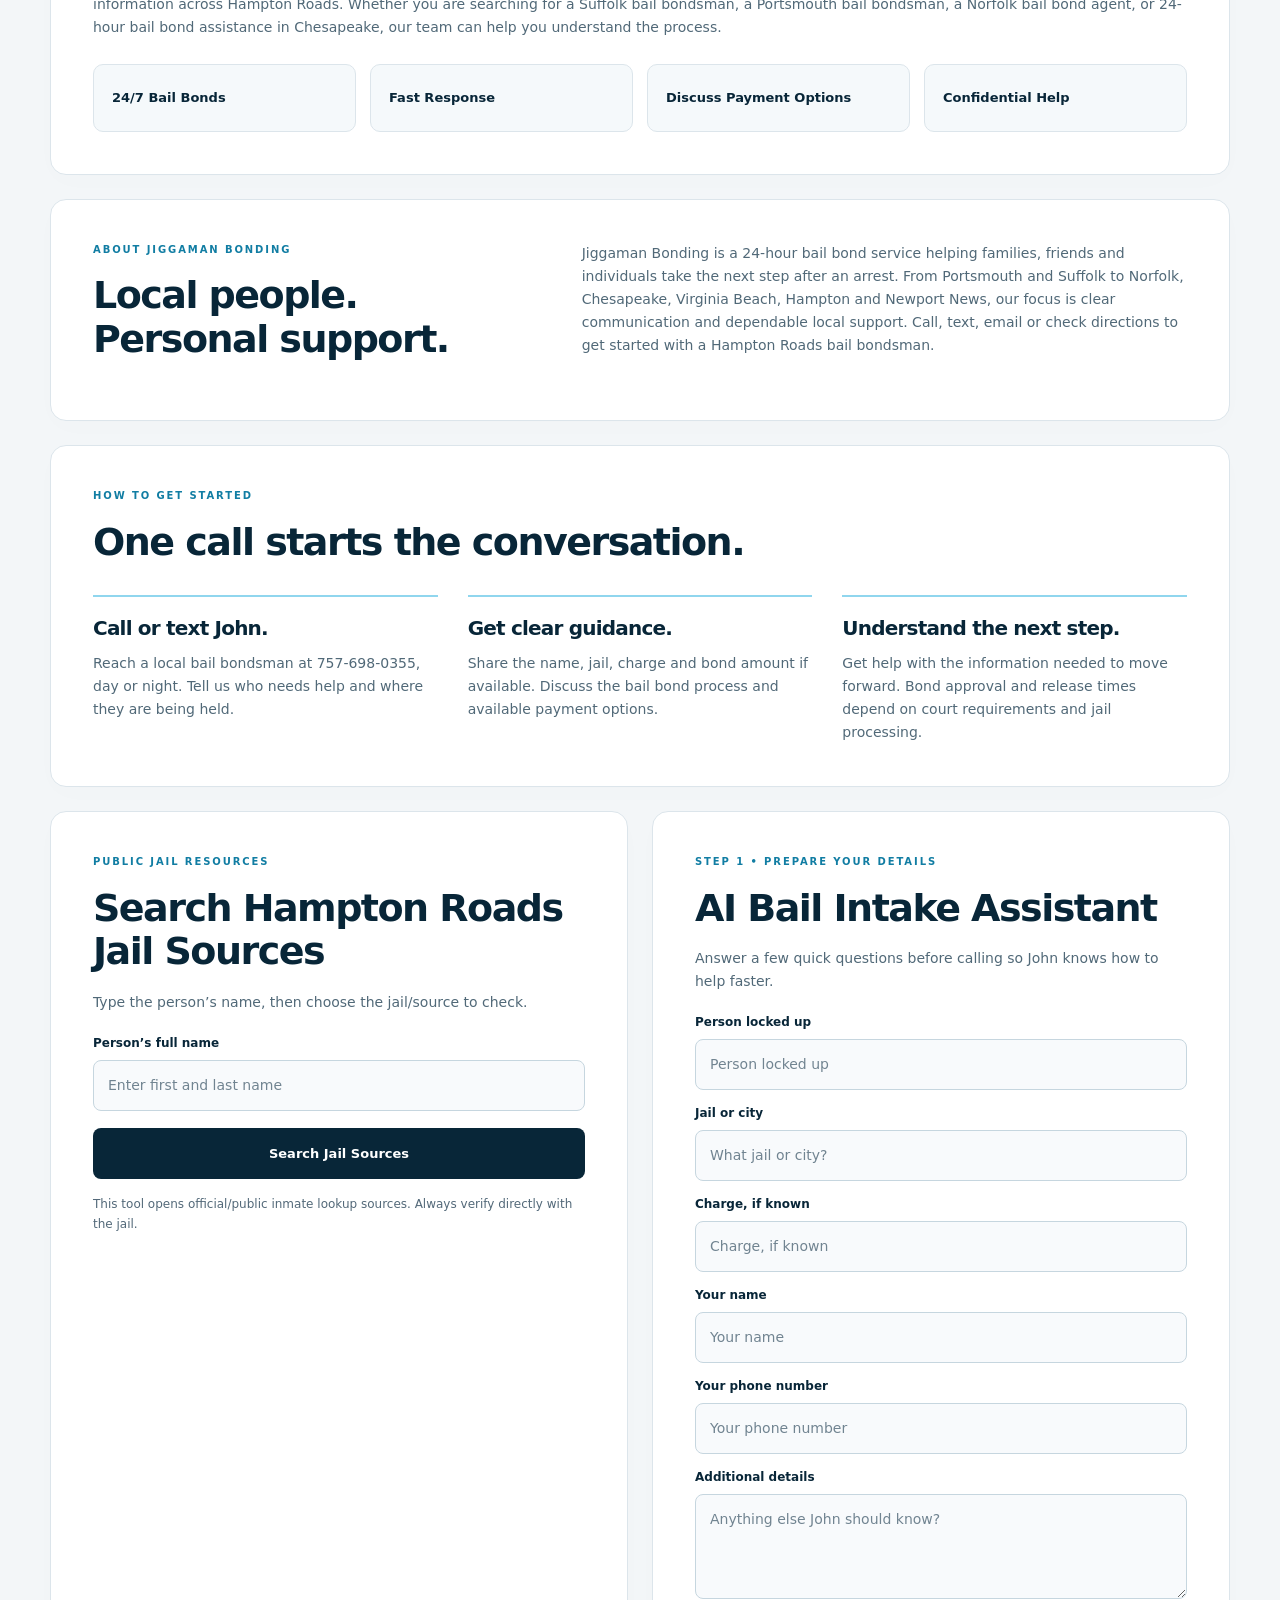
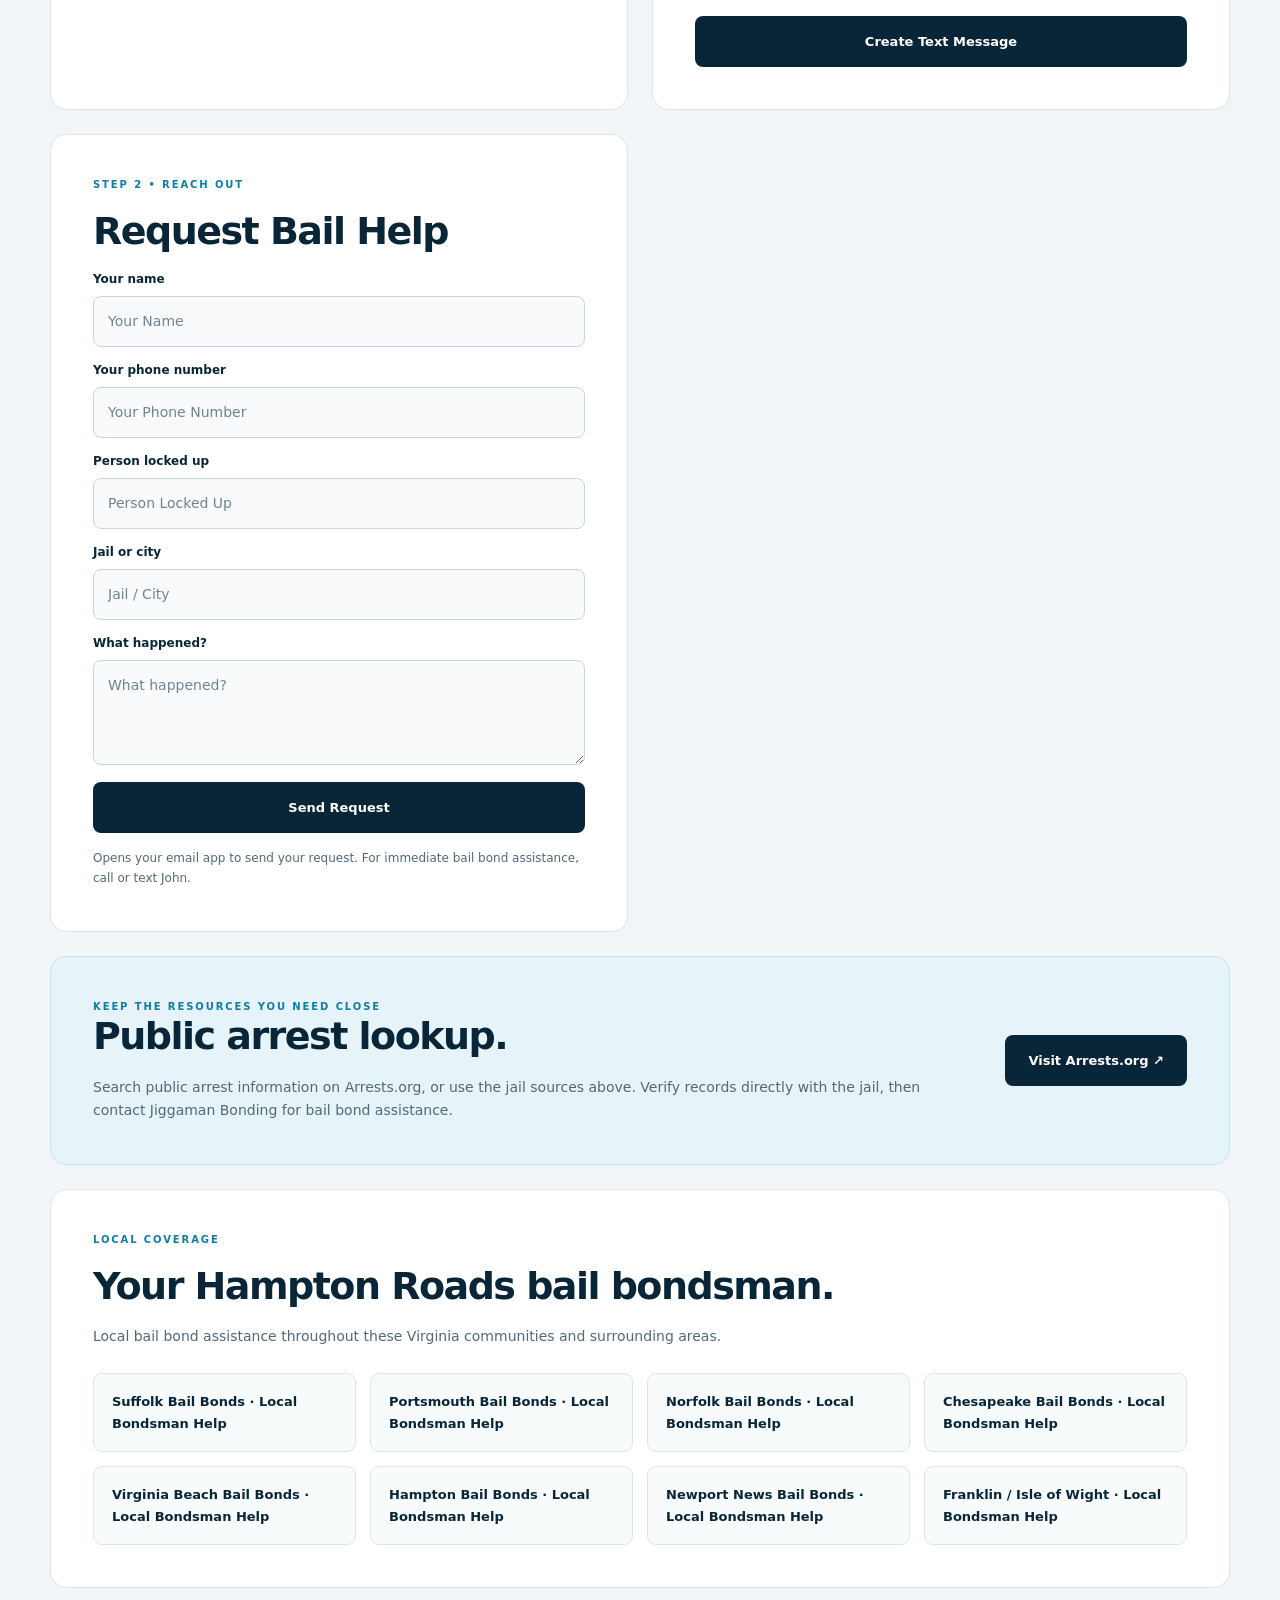
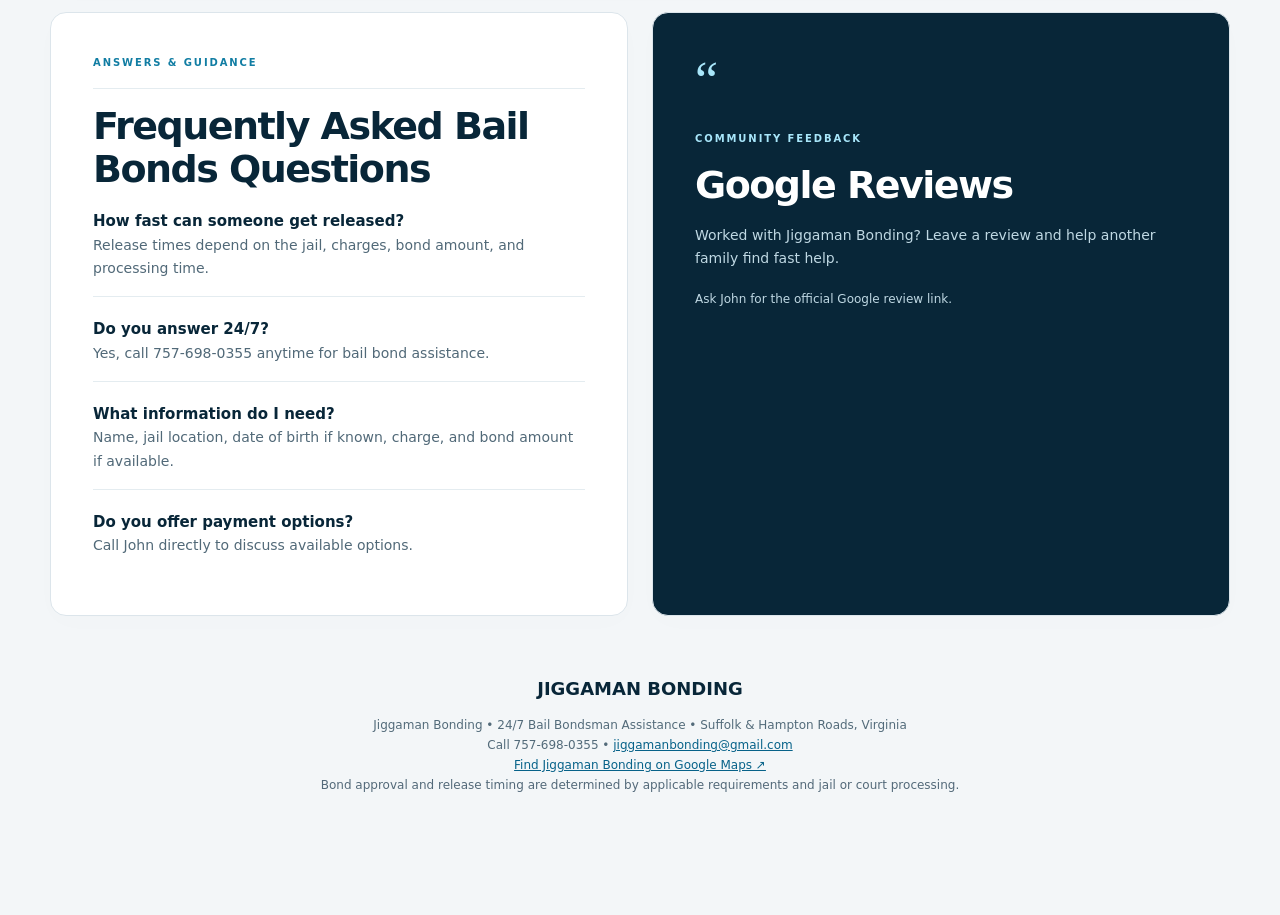
==== commit 14d4408b: "Use supplied Jiggaman logo and remove box numbering on public homepages" ====
--- a/index.html
+++ b/index.html
@@ -18,7 +18,7 @@
 <meta property="og:type" content="website">
 <meta property="og:title" content="Jiggaman Bonding | Hampton Roads 24/7 Bail Bondsman">
 <meta property="og:description" content="Confidential 24/7 bail bonds assistance in Suffolk, Portsmouth, Norfolk, Chesapeake and Hampton Roads. Call 757-698-0355.">
-<meta property="og:image" content="https://jiggamanbonding-1.onrender.com/static/img/jigga.jpeg">
+<meta property="og:image" content="https://jiggamanbonding-1.onrender.com/static/img/jiggaman-logo.jpeg">
 <script type="application/ld+json">{"@context":"https://schema.org","@type":"LocalBusiness","name":"Jiggaman Bonding","description":"24/7 bail bonds and bondsman assistance in Hampton Roads, Virginia.","telephone":"+1-757-698-0355","email":"jiggamanbonding@gmail.com","areaServed":[{"@type":"City","name":"Suffolk, VA"},{"@type":"City","name":"Portsmouth, VA"},{"@type":"City","name":"Norfolk, VA"},{"@type":"City","name":"Chesapeake, VA"},{"@type":"City","name":"Virginia Beach, VA"},{"@type":"City","name":"Hampton, VA"},{"@type":"City","name":"Newport News, VA"}]}</script>
 <style>
 :root{color-scheme:light;--bg:#f3f6f8;--surface:#fff;--stroke:#dce5eb;--teal:#69d3f3;--gold:#a8e6fa;--muted:#536979;--navy:#082638}
@@ -34,6 +34,7 @@
 @media(prefers-reduced-motion:reduce){html{scroll-behavior:auto}.btn,button{transition:none}}
 
 .arrest-feature{grid-column:1/-1;display:grid;grid-template-columns:1.4fr 1fr;gap:36px;background:#e6f3f8;border-color:#c9e4ee}.arrest-help{padding:26px;background:#082638;border-radius:12px;color:white}.arrest-help p{color:#bfd8e3}.arrest-help h3{font-size:24px}.lookup-symbol{display:block;color:#a8e6fa;margin-bottom:14px}.arrest-actions{display:flex;gap:10px;flex-wrap:wrap}.arrest-actions .secondary{color:#082638;border-color:#829eaf}.nav-links{gap:18px}@media(max-width:950px){.nav-links a[href="#areas"],.nav-links a[href="#faq"]{display:none}.nav-links a:nth-child(4){display:block}}@media(max-width:680px){.arrest-feature{grid-column:auto;grid-template-columns:1fr;gap:22px}.nav-links{flex-wrap:wrap;justify-content:flex-start;gap:14px}.nav-links a:last-child{margin-left:auto}.arrest-actions .btn{width:100%}}
+.logo-frame{background:#fff;transform:none}.logo{object-fit:contain;max-height:520px}.brand-showcase{align-self:start}@media(max-width:680px){.logo{max-height:330px;width:100%;object-fit:contain}}
 </style>
 </head>
 <body>
@@ -43,7 +44,7 @@
 <!-- End Google Tag Manager (noscript) -->
 
 <nav class="site-nav" aria-label="Main navigation"><div class="nav-inner"><a class="wordmark" href="#top">JIGGAMAN BONDING<small>Your local bail bondsman</small></a><div class="nav-links"><a href="#services">Bail Bonds</a><a href="#recent-arrests">Recent Arrests</a><a href="#lookup">Jail Lookup</a><a href="#intake">Get Help</a><a href="#areas">Service Areas</a><a href="#faq">FAQs</a><a href="tel:7576980355">Call 24/7</a></div></div></nav>
-<header id="top"><div class="hero-inner"><div class="hero-content"><p class="eyebrow">24/7 Bail Bonds • Hampton Roads, Virginia</p><h1 class="hero-title">A familiar face.<br>A clear next step.<br><span>Your local<br>bail bondsman.</span></h1><p class="hero-copy">When someone you love is in jail, you need answers. Call John at Jiggaman Bonding for confidential, 24-hour bail bonds assistance in Suffolk, Portsmouth, Norfolk, Chesapeake and throughout Hampton Roads.</p><div class="hero-actions"><a class="btn gold" href="tel:7576980355">Call John: 757-698-0355 ↗</a><a class="btn secondary" href="sms:7576980355">Text a Bondsman</a></div><a class="hero-link" href="#intake">Prepare your details & request bail help →</a> · <a class="hero-link" href="#recent-arrests">Recent arrests ↗</a><div class="hero-meta"><span>✓ Available day & night</span><span>✓ Confidential support</span><span>✓ Speak directly with John</span></div></div><div class="brand-showcase"><div class="logo-frame"><img src="/static/img/jigga.jpeg" class="logo" width="1170" height="743" fetchpriority="high" alt="Jiggaman Bonding official logo. Need a bond? Call John, 757-698-0355. Working 24/7."></div><div class="brand-caption"><span>Local support.<br>When it matters most.</span><strong>24 hours.<br>7 days a week.</strong></div></div></div><div class="trust-strip"><span>BAIL BONDS ACROSS <b>HAMPTON ROADS</b></span><span>Suffolk · Portsmouth · Norfolk</span><span>Chesapeake · Virginia Beach</span><span>Hampton · Newport News & beyond</span></div></header><main>
+<header id="top"><div class="hero-inner"><div class="hero-content"><p class="eyebrow">24/7 Bail Bonds • Hampton Roads, Virginia</p><h1 class="hero-title">A familiar face.<br>A clear next step.<br><span>Your local<br>bail bondsman.</span></h1><p class="hero-copy">When someone you love is in jail, you need answers. Call John at Jiggaman Bonding for confidential, 24-hour bail bonds assistance in Suffolk, Portsmouth, Norfolk, Chesapeake and throughout Hampton Roads.</p><div class="hero-actions"><a class="btn gold" href="tel:7576980355">Call John: 757-698-0355 ↗</a><a class="btn secondary" href="sms:7576980355">Text a Bondsman</a></div><a class="hero-link" href="#intake">Prepare your details & request bail help →</a> · <a class="hero-link" href="#recent-arrests">Recent arrests ↗</a><div class="hero-meta"><span>✓ Available day & night</span><span>✓ Confidential support</span><span>✓ Speak directly with John</span></div></div><div class="brand-showcase"><div class="logo-frame"><img src="/static/img/jiggaman-logo.jpeg" class="logo" width="1170" height="1106" fetchpriority="high" alt="Jiggaman Bonding bail bondsman logo"></div><div class="brand-caption"><span>Local support.<br>When it matters most.</span><strong>24 hours.<br>7 days a week.</strong></div></div></div><div class="trust-strip"><span>BAIL BONDS ACROSS <b>HAMPTON ROADS</b></span><span>Suffolk · Portsmouth · Norfolk</span><span>Chesapeake · Virginia Beach</span><span>Hampton · Newport News & beyond</span></div></header><main>
 
 <section class="card arrest-feature" id="recent-arrests" aria-labelledby="arrest-title">
 <div>
@@ -66,15 +67,15 @@
 <section class="card" id="services"><p class="step-label">Bail Bonds Services</p><h2>Bail bond help, when you need it.</h2>
 <p>Jiggaman Bonding helps families with emergency bail bonds, misdemeanor bonds, felony bonds, traffic bonds, warrant assistance, and jail release information across Hampton Roads. Whether you are searching for a Suffolk bail bondsman, a Portsmouth bail bondsman, a Norfolk bail bond agent, or 24-hour bail bond assistance in Chesapeake, our team can help you understand the process.</p>
 <div class="grid">
-<div class="feature"><strong>01 /</strong> 24/7 Bail Bonds</div>
-<div class="feature"><strong>02 /</strong> Fast Response</div>
-<div class="feature"><strong>03 /</strong> Discuss Payment Options</div>
-<div class="feature"><strong>04 /</strong> Confidential Help</div>
+<div class="feature">24/7 Bail Bonds</div>
+<div class="feature">Fast Response</div>
+<div class="feature">Discuss Payment Options</div>
+<div class="feature">Confidential Help</div>
 </div>
 </section>
 
 <section class="card" id="about"><div><p class="step-label">About Jiggaman Bonding</p><h2>Local people.<br>Personal support.</h2></div><p>Jiggaman Bonding is a 24-hour bail bond service helping families, friends and individuals take the next step after an arrest. From Portsmouth and Suffolk to Norfolk, Chesapeake, Virginia Beach, Hampton and Newport News, our focus is clear communication and dependable local support. Call, text, email or check directions to get started with a Hampton Roads bail bondsman.</p></section>
-<section class="card" id="process"><p class="step-label">How to get started</p><h2>One call starts the conversation.</h2><div class="process-grid"><article><span>STEP 01</span><h3>Call or text John.</h3><p>Reach a local bail bondsman at 757-698-0355, day or night. Tell us who needs help and where they are being held.</p></article><article><span>STEP 02</span><h3>Get clear guidance.</h3><p>Share the name, jail, charge and bond amount if available. Discuss the bail bond process and available payment options.</p></article><article><span>STEP 03</span><h3>Understand the next step.</h3><p>Get help with the information needed to move forward. Bond approval and release times depend on court requirements and jail processing.</p></article></div></section>
+<section class="card" id="process"><p class="step-label">How to get started</p><h2>One call starts the conversation.</h2><div class="process-grid"><article><h3>Call or text John.</h3><p>Reach a local bail bondsman at 757-698-0355, day or night. Tell us who needs help and where they are being held.</p></article><article><h3>Get clear guidance.</h3><p>Share the name, jail, charge and bond amount if available. Discuss the bail bond process and available payment options.</p></article><article><h3>Understand the next step.</h3><p>Get help with the information needed to move forward. Bond approval and release times depend on court requirements and jail processing.</p></article></div></section>
 <section class="card" id="lookup"><p class="step-label">Public Jail Resources</p><h2>Search Hampton Roads Jail Sources</h2>
 <p>Type the person’s name, then choose the jail/source to check.</p>
 <label for="searchName">Person’s full name</label><input id="searchName" placeholder="Enter first and last name">
